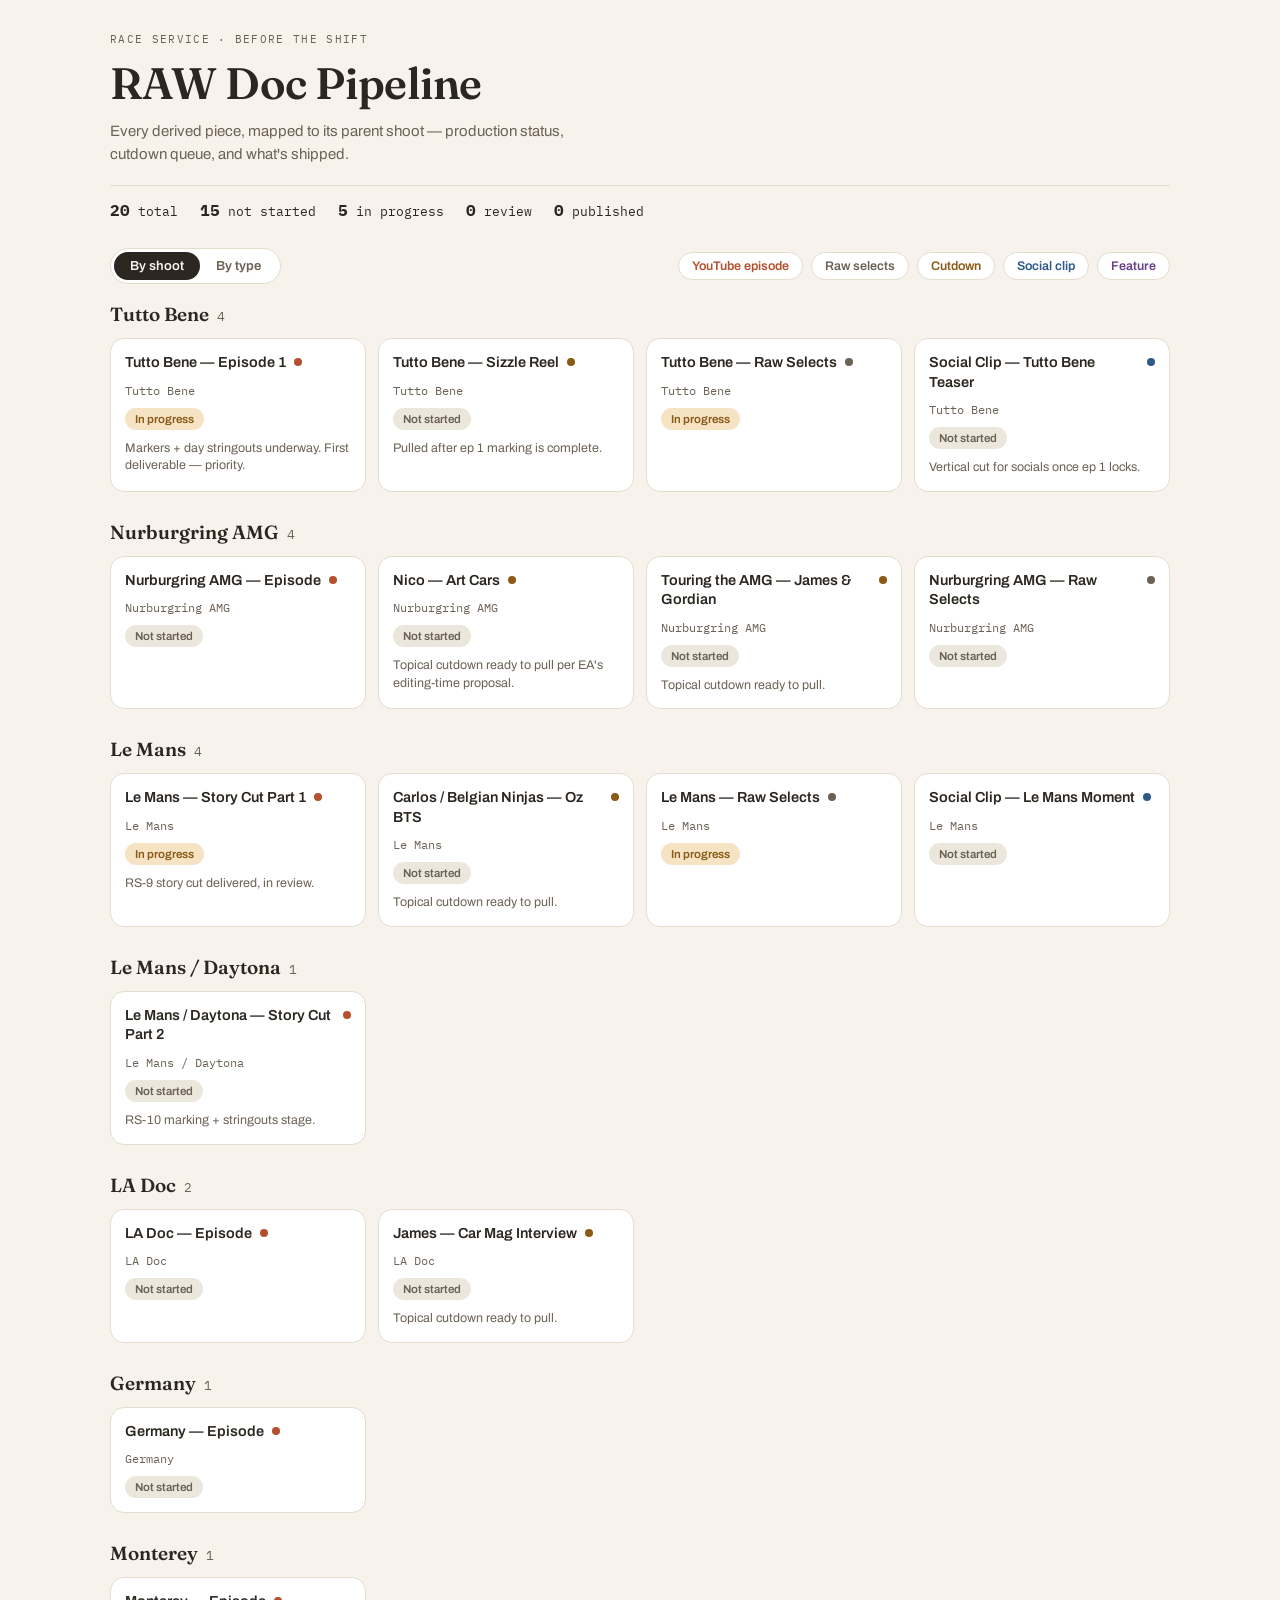
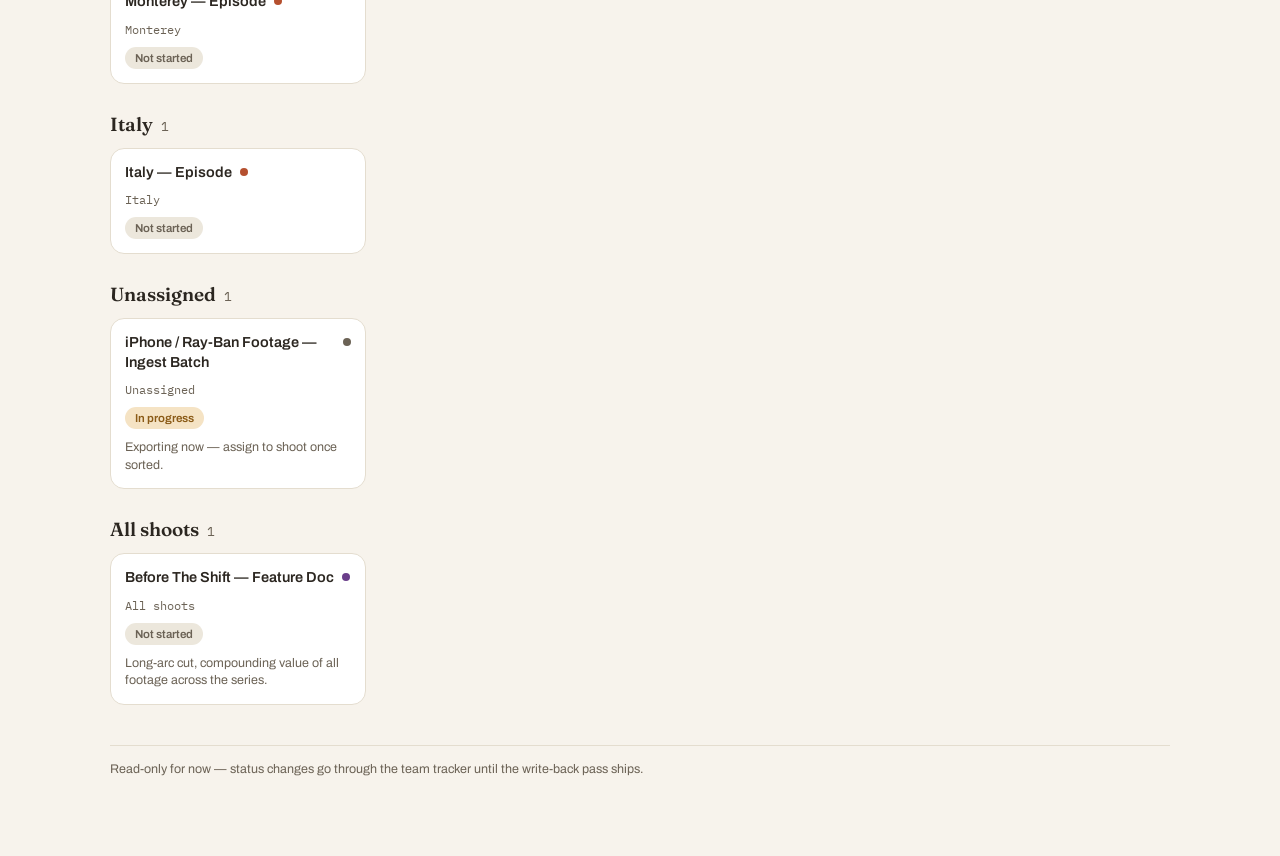
==== index.html @ aea8f858 "Initial RAW Doc pipeline site — static board reading from data/pieces.json" ====
<!doctype html>
<html lang="en">
<head>
<meta charset="utf-8">
<meta name="viewport" content="width=device-width, initial-scale=1">
<title>RAW Doc — Pipeline</title>
<meta name="description" content="Before The Shift / RAW Doc content pipeline — production, cutdowns, and release tracking.">
<link rel="preconnect" href="https://fonts.googleapis.com">
<link rel="preconnect" href="https://fonts.gstatic.com" crossorigin>
<link href="https://fonts.googleapis.com/css2?family=Fraunces:opsz,wght@9..144,400;9..144,600;9..144,700&family=Archivo:wght@400;500;600;700&family=IBM+Plex+Mono:wght@400;500&display=swap" rel="stylesheet">
<link rel="stylesheet" href="styles.css">
</head>
<body>
<div class="wrap">
  <header class="page">
    <div class="eyebrow">RACE SERVICE · BEFORE THE SHIFT</div>
    <h1>RAW Doc Pipeline</h1>
    <p class="sub">Every derived piece, mapped to its parent shoot — production status, cutdown queue, and what's shipped.</p>
    <div class="stats" id="stats"></div>
  </header>

  <div class="controls">
    <div class="seg" id="group-seg" role="tablist" aria-label="Group by">
      <button class="seg-btn is-active" data-group="shoot" role="tab" aria-selected="true">By shoot</button>
      <button class="seg-btn" data-group="type" role="tab" aria-selected="false">By type</button>
    </div>
    <div class="filters" id="filters"></div>
  </div>

  <main class="board" id="board"></main>

  <footer class="page-footer">
    <span>Read-only for now — status changes go through the team tracker until the write-back pass ships.</span>
  </footer>
</div>

<dialog id="card-dialog">
  <div class="dialog-inner" id="dialog-inner"></div>
</dialog>

<script src="app.js"></script>
</body>
</html>
---- styles.css ----
:root{
  --bg: #F7F3EC;
  --bg-card: #FFFFFF;
  --ink: #2B2620;
  --ink-soft: #6B6255;
  --line: #E4DDCF;
  --accent: #B5502F;
  --mono: #635C4E;

  --st-not-fg: #6B6255; --st-not-bg: #ECE7DC;
  --st-prog-fg: #8A5A16; --st-prog-bg: #F5E3C4;
  --st-rev-fg: #2E5A8A;  --st-rev-bg: #DCE9F5;
  --st-pub-fg: #2E6B3E;  --st-pub-bg: #DCEFE0;

  --ty-youtube: #B5502F;
  --ty-raw: #6B6255;
  --ty-cutdown: #8A5A16;
  --ty-clip: #2E5A8A;
  --ty-feature: #6A3E8A;
}

@media (prefers-color-scheme: dark){
  :root:not([data-theme="light"]){
    --bg: #1C1915;
    --bg-card: #262219;
    --ink: #F1ECE1;
    --ink-soft: #B3AA98;
    --line: #3A342A;
  }
}
:root[data-theme="dark"]{
  --bg: #1C1915;
  --bg-card: #262219;
  --ink: #F1ECE1;
  --ink-soft: #B3AA98;
  --line: #3A342A;
}

*{box-sizing:border-box;}
html,body{margin:0;padding:0;}
body{
  background:var(--bg);
  color:var(--ink);
  font-family:"Archivo",system-ui,sans-serif;
  -webkit-font-smoothing:antialiased;
}
.wrap{max-width:1100px;margin:0 auto;padding:32px 20px 80px;}

.eyebrow{
  font-family:"IBM Plex Mono",monospace;
  font-size:11px; letter-spacing:.12em; text-transform:uppercase;
  color:var(--ink-soft); margin-bottom:10px;
}
h1{
  font-family:"Fraunces",serif;
  font-weight:600;
  font-size:clamp(28px,5vw,44px);
  margin:0 0 10px;
  letter-spacing:-0.01em;
}
.sub{
  color:var(--ink-soft);
  font-size:15px;
  max-width:56ch;
  line-height:1.5;
  margin:0 0 20px;
}
.stats{
  display:flex; gap:22px; flex-wrap:wrap;
  font-family:"IBM Plex Mono",monospace;
  font-size:13px;
  padding-top:14px;
  border-top:1px solid var(--line);
}
.stats b{ font-size:16px; }

.controls{
  display:flex; align-items:center; justify-content:space-between;
  flex-wrap:wrap; gap:12px;
  margin:28px 0 18px;
}
.seg{
  display:inline-flex; background:var(--bg-card); border:1px solid var(--line);
  border-radius:999px; padding:3px;
}
.seg-btn{
  font-family:"Archivo",sans-serif; font-weight:600; font-size:13px;
  border:none; background:transparent; color:var(--ink-soft);
  padding:7px 16px; border-radius:999px; cursor:pointer;
}
.seg-btn.is-active{ background:var(--ink); color:var(--bg); }

.filters{ display:flex; gap:8px; flex-wrap:wrap; }
.chip{
  font-family:"Archivo",sans-serif; font-weight:600; font-size:12.5px;
  border:1px solid var(--line); background:var(--bg-card); color:var(--ink-soft);
  padding:6px 13px; border-radius:999px; cursor:pointer;
}
.chip.is-active{ border-color:currentColor; }

.board{ display:flex; flex-direction:column; gap:28px; }
.group{ }
.group-title{
  font-family:"Fraunces",serif; font-weight:600; font-size:19px;
  margin:0 0 12px;
}
.group-count{
  font-family:"IBM Plex Mono",monospace; font-weight:400; font-size:13px;
  color:var(--ink-soft); margin-left:8px;
}
.cards{
  display:grid; grid-template-columns:repeat(auto-fill,minmax(230px,1fr));
  gap:12px;
}
.card{
  background:var(--bg-card); border:1px solid var(--line); border-radius:14px;
  padding:14px; cursor:pointer; text-align:left;
  display:flex; flex-direction:column; gap:10px;
  font-family:inherit; color:inherit;
}
.card:hover{ border-color:var(--accent); }
.card-top{ display:flex; align-items:flex-start; justify-content:space-between; gap:8px; }
.card-title{ font-weight:600; font-size:14.5px; line-height:1.35; }
.type-dot{
  width:8px; height:8px; border-radius:50%; flex:0 0 auto; margin-top:5px;
}
.card-meta{
  font-family:"IBM Plex Mono",monospace; font-size:11.5px; color:var(--ink-soft);
}
.status-pill{
  display:inline-block; font-size:11.5px; font-weight:600;
  padding:5px 10px; border-radius:999px; width:fit-content;
}
.card-notes{ font-size:12.5px; color:var(--ink-soft); line-height:1.4; }

.page-footer{
  margin-top:40px; padding-top:16px; border-top:1px solid var(--line);
  font-size:12.5px; color:var(--ink-soft);
}

dialog#card-dialog{
  border:none; border-radius:16px; padding:0; width:min(480px,92vw);
  background:var(--bg-card); color:var(--ink);
}
dialog#card-dialog::backdrop{ background:rgba(20,16,10,.45); }
.dialog-inner{ padding:22px; }
.dialog-inner h2{ font-family:"Fraunces",serif; margin:0 0 6px; font-size:20px; }
.dialog-close{
  float:right; border:none; background:transparent; font-size:20px; cursor:pointer;
  color:var(--ink-soft);
}
.dialog-field{ margin-top:14px; }
.dialog-label{
  font-family:"IBM Plex Mono",monospace; font-size:11px; text-transform:uppercase;
  letter-spacing:.08em; color:var(--ink-soft); margin-bottom:4px;
}
.dialog-link{ color:var(--accent); font-weight:600; text-decoration:none; }
.dialog-link:hover{ text-decoration:underline; }
.frame-embed{
  width:100%; aspect-ratio:16/9; border:1px solid var(--line); border-radius:10px;
  margin-top:8px; background:#000;
}
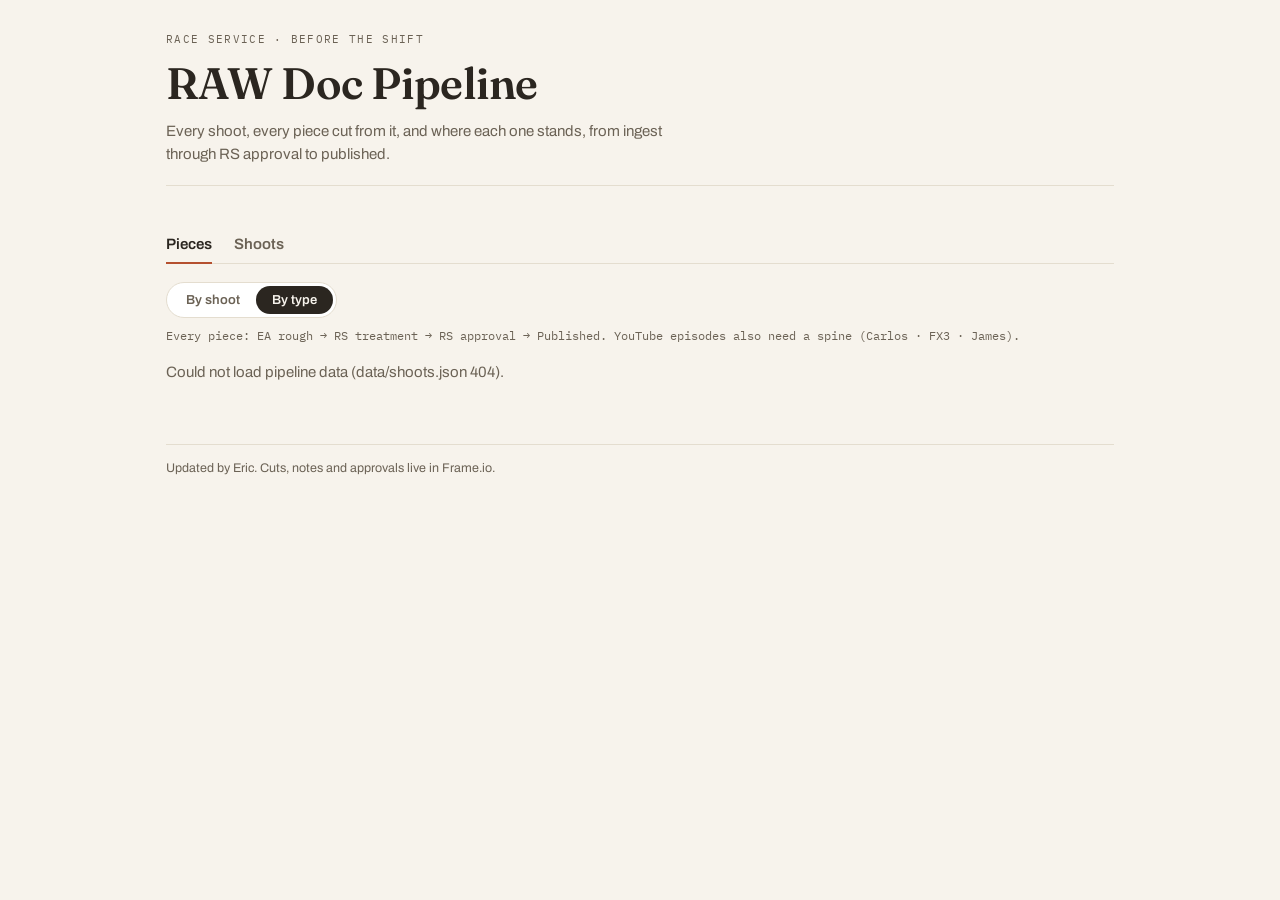
==== commit eced4983: "Board: Pieces tab + Shoots tab" ====
--- a/index.html
+++ b/index.html
@@ -3,8 +3,9 @@
 <head>
 <meta charset="utf-8">
 <meta name="viewport" content="width=device-width, initial-scale=1">
-<title>RAW Doc — Pipeline</title>
-<meta name="description" content="Before The Shift / RAW Doc content pipeline — production, cutdowns, and release tracking.">
+<title>RAW Doc Pipeline</title>
+<meta name="description" content="Before The Shift / RAW Doc: every shoot, every piece cut from it, and where each one stands.">
+<meta name="robots" content="noindex, nofollow">
 <link rel="preconnect" href="https://fonts.googleapis.com">
 <link rel="preconnect" href="https://fonts.gstatic.com" crossorigin>
 <link href="https://fonts.googleapis.com/css2?family=Fraunces:opsz,wght@9..144,400;9..144,600;9..144,700&family=Archivo:wght@400;500;600;700&family=IBM+Plex+Mono:wght@400;500&display=swap" rel="stylesheet">
@@ -15,22 +16,37 @@
   <header class="page">
     <div class="eyebrow">RACE SERVICE · BEFORE THE SHIFT</div>
     <h1>RAW Doc Pipeline</h1>
-    <p class="sub">Every derived piece, mapped to its parent shoot — production status, cutdown queue, and what's shipped.</p>
+    <p class="sub">Every shoot, every piece cut from it, and where each one stands, from ingest through RS approval to published.</p>
     <div class="stats" id="stats"></div>
   </header>
 
-  <div class="controls">
+  <nav class="tabs" id="tabs" role="tablist" aria-label="Board">
+    <button class="tab is-active" data-tab="pieces" role="tab" aria-selected="true">Pieces</button>
+    <button class="tab" data-tab="shoots" role="tab" aria-selected="false">Shoots</button>
+  </nav>
+
+  <div class="controls" id="piece-controls">
     <div class="seg" id="group-seg" role="tablist" aria-label="Group by">
-      <button class="seg-btn is-active" data-group="shoot" role="tab" aria-selected="true">By shoot</button>
-      <button class="seg-btn" data-group="type" role="tab" aria-selected="false">By type</button>
+      <button class="seg-btn" data-group="shoot" role="tab" aria-selected="false">By shoot</button>
+      <button class="seg-btn is-active" data-group="type" role="tab" aria-selected="true">By type</button>
     </div>
     <div class="filters" id="filters"></div>
+  </div>
+
+  <div class="legend" id="legend-pieces">
+    <span class="legend-chain">Every piece: EA rough → RS treatment → RS approval → Published. YouTube episodes also need a spine (Carlos · FX3 · James).</span>
+  </div>
+  <div class="legend" id="legend-shoots" hidden>
+    <span><i class="dot st-done"></i>Done</span>
+    <span><i class="dot st-prog"></i>In progress</span>
+    <span><i class="dot st-none"></i>Not started</span>
+    <span><i class="dot st-issue"></i>Issue</span>
   </div>
 
   <main class="board" id="board"></main>
 
   <footer class="page-footer">
-    <span>Read-only for now — status changes go through the team tracker until the write-back pass ships.</span>
+    <span>Updated by Eric. Cuts, notes and approvals live in Frame.io.</span>
   </footer>
 </div>
 
--- a/styles.css
+++ b/styles.css
@@ -1,162 +1,125 @@
 :root{
   --bg: #F7F3EC;
   --bg-card: #FFFFFF;
+  --bg-sunk: #F1ECE2;
   --ink: #2B2620;
   --ink-soft: #6B6255;
   --line: #E4DDCF;
   --accent: #B5502F;
-  --mono: #635C4E;
 
-  --st-not-fg: #6B6255; --st-not-bg: #ECE7DC;
-  --st-prog-fg: #8A5A16; --st-prog-bg: #F5E3C4;
-  --st-rev-fg: #2E5A8A;  --st-rev-bg: #DCE9F5;
-  --st-pub-fg: #2E6B3E;  --st-pub-bg: #DCEFE0;
+  --done-fg: #2E6B3E; --done-bg: #DCEFE0;
+  --prog-fg: #8A5A16; --prog-bg: #F5E3C4;
+  --none-fg: #8A8173; --none-bg: #ECE7DC;
+  --issue-fg: #9A3324; --issue-bg: #F6DAD3;
 
   --ty-youtube: #B5502F;
-  --ty-raw: #6B6255;
   --ty-cutdown: #8A5A16;
   --ty-clip: #2E5A8A;
+  --ty-sizzle: #2E6B3E;
   --ty-feature: #6A3E8A;
 }
-
 @media (prefers-color-scheme: dark){
   :root:not([data-theme="light"]){
-    --bg: #1C1915;
-    --bg-card: #262219;
-    --ink: #F1ECE1;
-    --ink-soft: #B3AA98;
-    --line: #3A342A;
+    --bg: #1C1915; --bg-card: #262219; --bg-sunk: #211E17;
+    --ink: #F1ECE1; --ink-soft: #B3AA98; --line: #3A342A;
+    --done-fg: #8FD1A0; --done-bg: #1F3526;
+    --prog-fg: #E8B870; --prog-bg: #3A2C15;
+    --none-fg: #9A917F; --none-bg: #2E2A22;
+    --issue-fg: #F0A090; --issue-bg: #3D1F19;
   }
 }
 :root[data-theme="dark"]{
-  --bg: #1C1915;
-  --bg-card: #262219;
-  --ink: #F1ECE1;
-  --ink-soft: #B3AA98;
-  --line: #3A342A;
+  --bg: #1C1915; --bg-card: #262219; --bg-sunk: #211E17;
+  --ink: #F1ECE1; --ink-soft: #B3AA98; --line: #3A342A;
+  --done-fg: #8FD1A0; --done-bg: #1F3526;
+  --prog-fg: #E8B870; --prog-bg: #3A2C15;
+  --none-fg: #9A917F; --none-bg: #2E2A22;
+  --issue-fg: #F0A090; --issue-bg: #3D1F19;
 }
 
 *{box-sizing:border-box;}
 html,body{margin:0;padding:0;}
-body{
-  background:var(--bg);
-  color:var(--ink);
-  font-family:"Archivo",system-ui,sans-serif;
-  -webkit-font-smoothing:antialiased;
-}
-.wrap{max-width:1100px;margin:0 auto;padding:32px 20px 80px;}
+body{ background:var(--bg); color:var(--ink); font-family:"Archivo",system-ui,sans-serif; -webkit-font-smoothing:antialiased; }
+.wrap{ max-width:980px; margin:0 auto; padding:32px 16px 80px; }
 
-.eyebrow{
-  font-family:"IBM Plex Mono",monospace;
-  font-size:11px; letter-spacing:.12em; text-transform:uppercase;
-  color:var(--ink-soft); margin-bottom:10px;
-}
-h1{
-  font-family:"Fraunces",serif;
-  font-weight:600;
-  font-size:clamp(28px,5vw,44px);
-  margin:0 0 10px;
-  letter-spacing:-0.01em;
-}
-.sub{
-  color:var(--ink-soft);
-  font-size:15px;
-  max-width:56ch;
-  line-height:1.5;
-  margin:0 0 20px;
-}
-.stats{
-  display:flex; gap:22px; flex-wrap:wrap;
-  font-family:"IBM Plex Mono",monospace;
-  font-size:13px;
-  padding-top:14px;
-  border-top:1px solid var(--line);
-}
-.stats b{ font-size:16px; }
+.eyebrow{ font-family:"IBM Plex Mono",monospace; font-size:11px; letter-spacing:.12em; text-transform:uppercase; color:var(--ink-soft); margin-bottom:10px; }
+h1{ font-family:"Fraunces",serif; font-weight:600; font-size:clamp(28px,5vw,44px); margin:0 0 10px; letter-spacing:-0.01em; }
+.sub{ color:var(--ink-soft); font-size:15px; max-width:60ch; line-height:1.5; margin:0 0 20px; }
+.stats{ display:flex; gap:8px 20px; flex-wrap:wrap; font-family:"IBM Plex Mono",monospace; font-size:12.5px; color:var(--ink-soft); padding-top:14px; border-top:1px solid var(--line); }
+.stats b{ font-size:16px; color:var(--ink); }
 
-.controls{
-  display:flex; align-items:center; justify-content:space-between;
-  flex-wrap:wrap; gap:12px;
-  margin:28px 0 18px;
-}
-.seg{
-  display:inline-flex; background:var(--bg-card); border:1px solid var(--line);
-  border-radius:999px; padding:3px;
-}
-.seg-btn{
-  font-family:"Archivo",sans-serif; font-weight:600; font-size:13px;
-  border:none; background:transparent; color:var(--ink-soft);
-  padding:7px 16px; border-radius:999px; cursor:pointer;
-}
+.tabs{ display:flex; gap:22px; border-bottom:1px solid var(--line); margin:26px 0 0; }
+.tab{ font:600 15px "Archivo",sans-serif; background:none; border:none; color:var(--ink-soft); padding:10px 0; cursor:pointer; border-bottom:2px solid transparent; margin-bottom:-1px; }
+.tab.is-active{ color:var(--ink); border-bottom-color:var(--accent); }
+[hidden]{ display:none !important; }
+.controls{ display:flex; align-items:center; justify-content:space-between; flex-wrap:wrap; gap:12px; margin:18px 0 10px; }
+.seg{ display:inline-flex; background:var(--bg-card); border:1px solid var(--line); border-radius:999px; padding:3px; }
+.seg-btn{ font:600 13px "Archivo",sans-serif; border:none; background:transparent; color:var(--ink-soft); padding:7px 16px; border-radius:999px; cursor:pointer; }
 .seg-btn.is-active{ background:var(--ink); color:var(--bg); }
-
 .filters{ display:flex; gap:8px; flex-wrap:wrap; }
-.chip{
-  font-family:"Archivo",sans-serif; font-weight:600; font-size:12.5px;
-  border:1px solid var(--line); background:var(--bg-card); color:var(--ink-soft);
-  padding:6px 13px; border-radius:999px; cursor:pointer;
-}
+.chip{ font:600 12.5px "Archivo",sans-serif; border:1px solid var(--line); background:var(--bg-card); padding:6px 13px; border-radius:999px; cursor:pointer; }
 .chip.is-active{ border-color:currentColor; }
 
-.board{ display:flex; flex-direction:column; gap:28px; }
+.legend{ display:flex; flex-wrap:wrap; gap:6px 16px; font-size:12px; color:var(--ink-soft); margin-bottom:18px; align-items:center; }
+.legend span{ display:inline-flex; align-items:center; gap:6px; }
+.legend .dot{ width:10px; height:10px; border-radius:3px; display:inline-block; border:1px solid currentColor; }
+.legend-chain{ font-family:"IBM Plex Mono",monospace; font-size:11.5px; }
+
+.st-done{ color:var(--done-fg); background:var(--done-bg); }
+.st-prog{ color:var(--prog-fg); background:var(--prog-bg); }
+.st-none{ color:var(--none-fg); background:var(--none-bg); }
+.st-issue{ color:var(--issue-fg); background:var(--issue-bg); }
+
+.board{ display:flex; flex-direction:column; gap:30px; margin-top:6px; }
 .group{ }
-.group-title{
-  font-family:"Fraunces",serif; font-weight:600; font-size:19px;
-  margin:0 0 12px;
-}
-.group-count{
-  font-family:"IBM Plex Mono",monospace; font-weight:400; font-size:13px;
-  color:var(--ink-soft); margin-left:8px;
-}
-.cards{
-  display:grid; grid-template-columns:repeat(auto-fill,minmax(230px,1fr));
-  gap:12px;
-}
-.card{
-  background:var(--bg-card); border:1px solid var(--line); border-radius:14px;
-  padding:14px; cursor:pointer; text-align:left;
-  display:flex; flex-direction:column; gap:10px;
-  font-family:inherit; color:inherit;
-}
+.group-head{ display:flex; align-items:baseline; justify-content:space-between; flex-wrap:wrap; gap:4px 12px; margin-bottom:10px; }
+.group-title{ font-family:"Fraunces",serif; font-weight:600; font-size:20px; margin:0; }
+.group-count{ font:400 13px "IBM Plex Mono",monospace; color:var(--ink-soft); margin-left:8px; }
+.group-meta{ font-family:"IBM Plex Mono",monospace; font-size:12px; color:var(--ink-soft); }
+.group-notes{ font-size:13.5px; color:var(--ink-soft); line-height:1.45; margin:-2px 0 10px; }
+.group.kind-planned .group-title, .group.kind-planned .group-meta{ opacity:.7; }
+
+.kind{ font:600 10.5px "Archivo",sans-serif; text-transform:uppercase; letter-spacing:.06em; color:var(--ink-soft); border:1px solid var(--line); border-radius:999px; padding:3px 8px; white-space:nowrap; }
+.shoot-card{ cursor:default; }
+.shoot-card:hover{ border-color:var(--line); }
+.shoot-card.kind-planned{ background:transparent; border-style:dashed; }
+.steps{ list-style:none; margin:0; padding:0; display:flex; flex-direction:column; gap:3px; }
+.steps li{ display:flex; justify-content:space-between; gap:8px; font-size:12px; padding:5px 9px; border-radius:7px; }
+.steps li span{ font-weight:600; }
+.steps li em{ font-style:normal; opacity:.85; }
+
+.cards{ display:grid; grid-template-columns:repeat(auto-fill,minmax(230px,1fr)); gap:12px; }
+.card{ background:var(--bg-card); border:1px solid var(--line); border-radius:14px; padding:14px; cursor:pointer; text-align:left;
+  display:flex; flex-direction:column; gap:9px; font-family:inherit; color:inherit; }
 .card:hover{ border-color:var(--accent); }
 .card-top{ display:flex; align-items:flex-start; justify-content:space-between; gap:8px; }
 .card-title{ font-weight:600; font-size:14.5px; line-height:1.35; }
-.type-dot{
-  width:8px; height:8px; border-radius:50%; flex:0 0 auto; margin-top:5px;
-}
-.card-meta{
-  font-family:"IBM Plex Mono",monospace; font-size:11.5px; color:var(--ink-soft);
-}
-.status-pill{
-  display:inline-block; font-size:11.5px; font-weight:600;
-  padding:5px 10px; border-radius:999px; width:fit-content;
-}
+.type-dot{ width:8px; height:8px; border-radius:50%; flex:0 0 auto; margin-top:5px; }
+.card-meta{ font-family:"IBM Plex Mono",monospace; font-size:11.5px; color:var(--ink-soft); }
+.card-status{ display:flex; flex-wrap:wrap; gap:6px; align-items:center; }
+.status-pill{ font-size:11.5px; font-weight:600; padding:4px 10px; border-radius:999px; }
 .card-notes{ font-size:12.5px; color:var(--ink-soft); line-height:1.4; }
+.tag{ font:600 11px "Archivo",sans-serif; padding:3px 8px; border-radius:999px; color:var(--none-fg); background:var(--none-bg); white-space:nowrap; }
+.tag-prog{ color:var(--prog-fg); background:var(--prog-bg); }
+.tag-done{ color:var(--done-fg); background:var(--done-bg); }
+.chain{ display:flex; gap:3px; }
+.chain .seg{ flex:1; height:5px; border-radius:3px; background:var(--none-bg); display:block; }
+.chain .seg.is-done{ background:var(--done-fg); }
+.chain .seg.is-current{ background:var(--prog-fg); }
 
-.page-footer{
-  margin-top:40px; padding-top:16px; border-top:1px solid var(--line);
-  font-size:12.5px; color:var(--ink-soft);
-}
 
-dialog#card-dialog{
-  border:none; border-radius:16px; padding:0; width:min(480px,92vw);
-  background:var(--bg-card); color:var(--ink);
-}
+.page-footer{ margin-top:40px; padding-top:16px; border-top:1px solid var(--line); font-size:12.5px; color:var(--ink-soft); }
+
+dialog#card-dialog{ border:none; border-radius:16px; padding:0; width:min(520px,92vw); background:var(--bg-card); color:var(--ink); }
 dialog#card-dialog::backdrop{ background:rgba(20,16,10,.45); }
 .dialog-inner{ padding:22px; }
-.dialog-inner h2{ font-family:"Fraunces",serif; margin:0 0 6px; font-size:20px; }
-.dialog-close{
-  float:right; border:none; background:transparent; font-size:20px; cursor:pointer;
-  color:var(--ink-soft);
-}
-.dialog-field{ margin-top:14px; }
-.dialog-label{
-  font-family:"IBM Plex Mono",monospace; font-size:11px; text-transform:uppercase;
-  letter-spacing:.08em; color:var(--ink-soft); margin-bottom:4px;
-}
-.dialog-link{ color:var(--accent); font-weight:600; text-decoration:none; }
+.dialog-inner h2{ font-family:"Fraunces",serif; margin:4px 0 4px; font-size:22px; }
+.dialog-crumb{ font-family:"IBM Plex Mono",monospace; font-size:11.5px; color:var(--ink-soft); }
+.dialog-close{ float:right; border:none; background:transparent; font-size:22px; line-height:1; cursor:pointer; color:var(--ink-soft); }
+.dialog-field{ margin-top:14px; font-size:14px; line-height:1.45; }
+.dialog-label{ font-family:"IBM Plex Mono",monospace; font-size:11px; text-transform:uppercase; letter-spacing:.08em; color:var(--ink-soft); margin-bottom:4px; }
+.chain-list{ list-style:none; padding:0; margin:0; display:flex; flex-wrap:wrap; gap:6px; }
+.chain-list li{ font:600 12px "Archivo",sans-serif; padding:5px 10px; border-radius:8px; }
+.dialog-link{ color:var(--accent); font-weight:600; text-decoration:none; display:inline-block; margin-top:6px; }
 .dialog-link:hover{ text-decoration:underline; }
-.frame-embed{
-  width:100%; aspect-ratio:16/9; border:1px solid var(--line); border-radius:10px;
-  margin-top:8px; background:#000;
-}
+.frame-embed{ width:100%; aspect-ratio:16/9; border:1px solid var(--line); border-radius:10px; background:#000; }
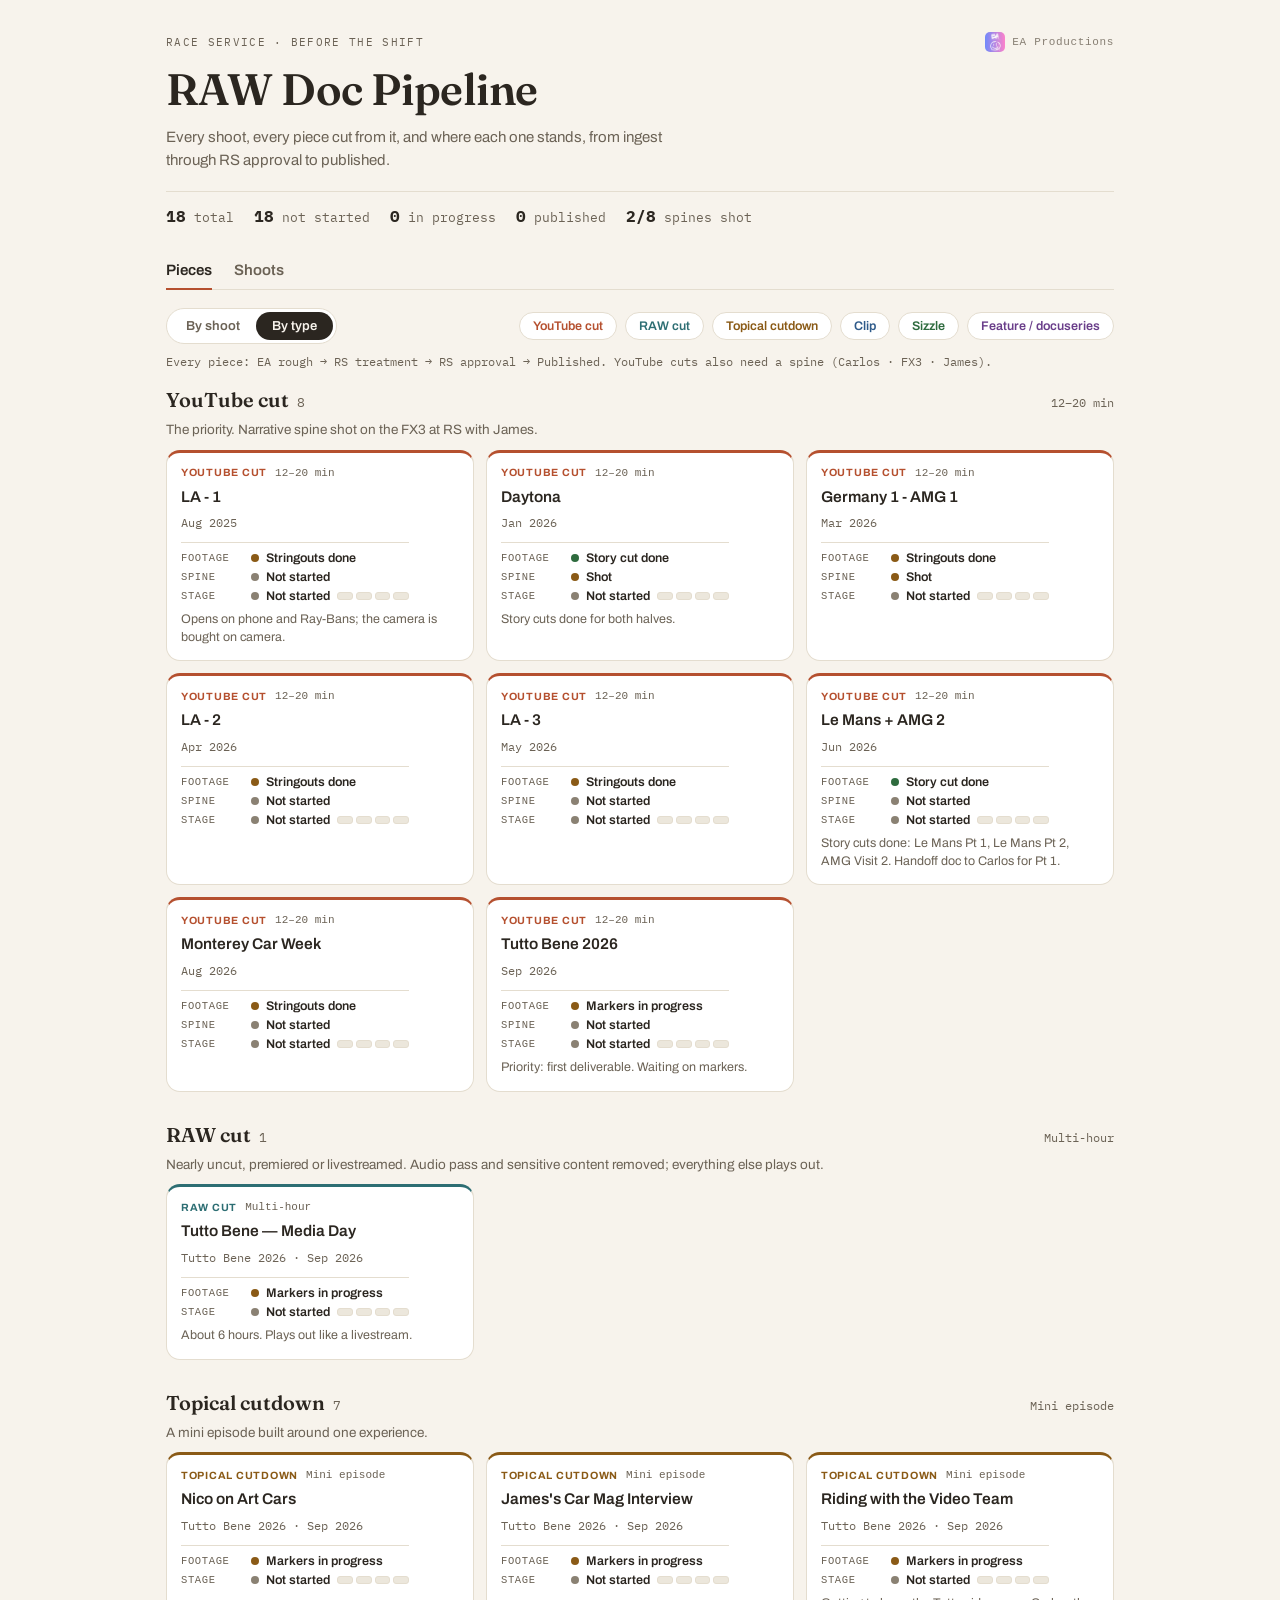
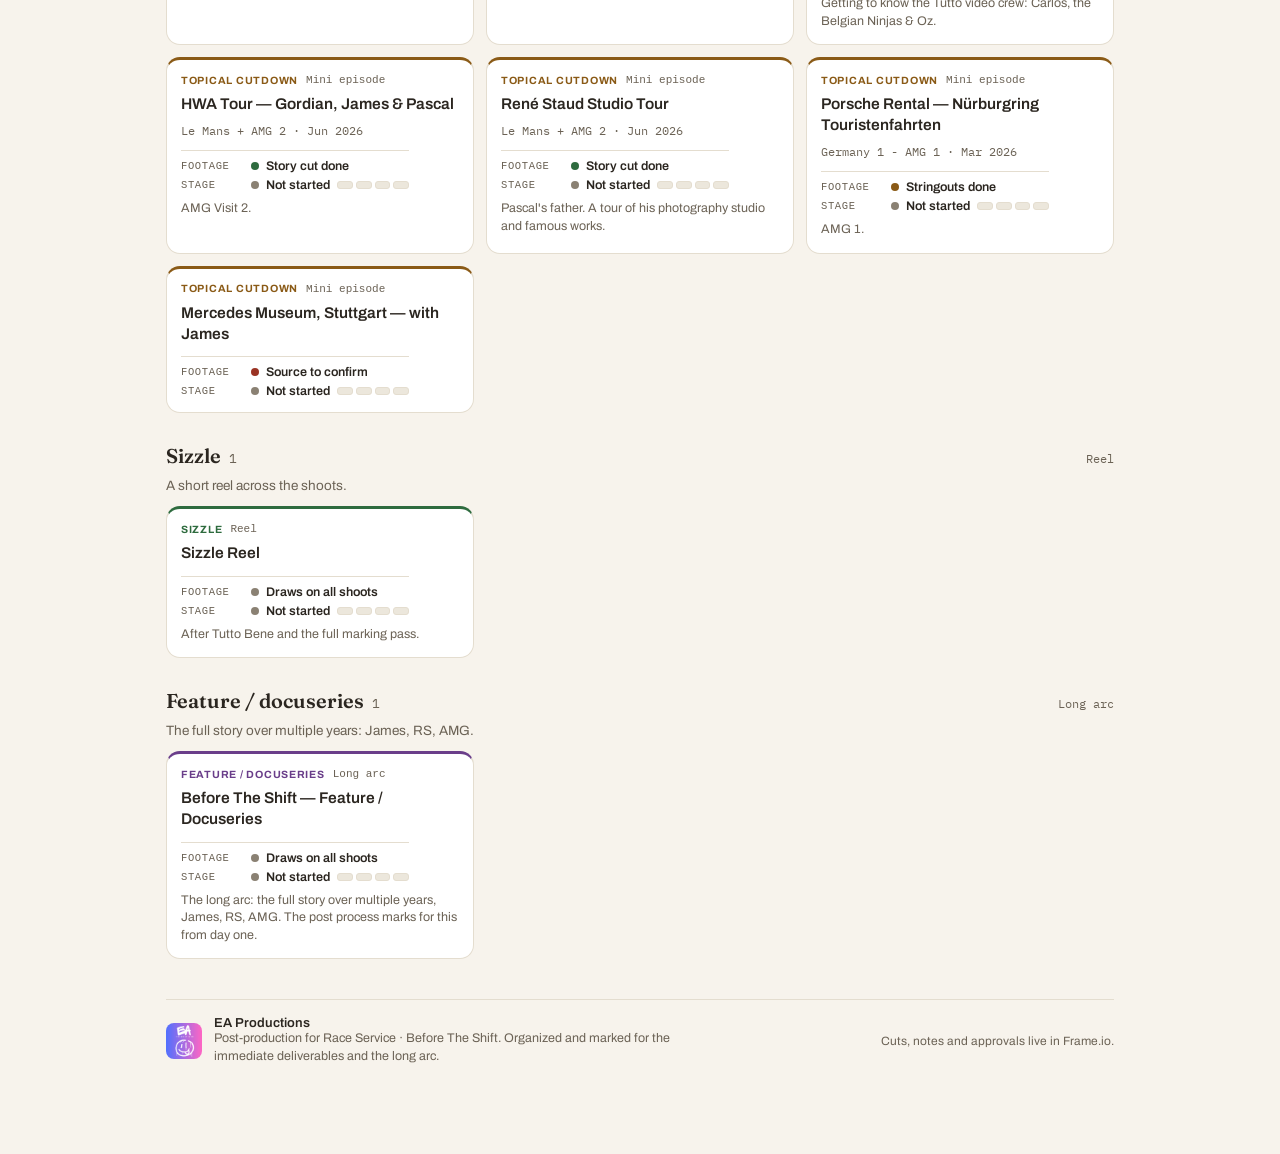
==== commit 35945540: "Content types from the approved plan, clearer piece cards, EA Productions mark Co-Authored-By: Claud" ====
--- a/index.html
+++ b/index.html
@@ -3,18 +3,19 @@
 <head>
 <meta charset="utf-8">
 <meta name="viewport" content="width=device-width, initial-scale=1">
-<title>RAW Doc Pipeline</title>
+<title>RAW Doc Pipeline · EA Productions</title>
 <meta name="description" content="Before The Shift / RAW Doc: every shoot, every piece cut from it, and where each one stands.">
 <meta name="robots" content="noindex, nofollow">
 <link rel="preconnect" href="https://fonts.googleapis.com">
 <link rel="preconnect" href="https://fonts.gstatic.com" crossorigin>
 <link href="https://fonts.googleapis.com/css2?family=Fraunces:opsz,wght@9..144,400;9..144,600;9..144,700&family=Archivo:wght@400;500;600;700&family=IBM+Plex+Mono:wght@400;500&display=swap" rel="stylesheet">
+<link rel="icon" href="assets/ea-productions.png">
 <link rel="stylesheet" href="styles.css">
 </head>
 <body>
 <div class="wrap">
   <header class="page">
-    <div class="eyebrow">RACE SERVICE · BEFORE THE SHIFT</div>
+    <div class="eyebrow-row"><div class="eyebrow">RACE SERVICE · BEFORE THE SHIFT</div><div class="maker"><img src="assets/ea-productions.png" alt="" width="20" height="20">EA Productions</div></div>
     <h1>RAW Doc Pipeline</h1>
     <p class="sub">Every shoot, every piece cut from it, and where each one stands, from ingest through RS approval to published.</p>
     <div class="stats" id="stats"></div>
@@ -34,7 +35,7 @@
   </div>
 
   <div class="legend" id="legend-pieces">
-    <span class="legend-chain">Every piece: EA rough → RS treatment → RS approval → Published. YouTube episodes also need a spine (Carlos · FX3 · James).</span>
+    <span class="legend-chain">Every piece: EA rough → RS treatment → RS approval → Published. YouTube cuts also need a spine (Carlos · FX3 · James).</span>
   </div>
   <div class="legend" id="legend-shoots" hidden>
     <span><i class="dot st-done"></i>Done</span>
@@ -46,7 +47,7 @@
   <main class="board" id="board"></main>
 
   <footer class="page-footer">
-    <span>Updated by Eric. Cuts, notes and approvals live in Frame.io.</span>
+    <div class="footer-maker"><img src="assets/ea-productions.png" alt="EA Productions" width="36" height="36"><div><b>EA Productions</b><span>Post-production for Race Service · Before The Shift. Organized and marked for the immediate deliverables and the long arc.</span></div></div><span class="footer-note">Cuts, notes and approvals live in Frame.io.</span>
   </footer>
 </div>
 
--- a/styles.css
+++ b/styles.css
@@ -17,6 +17,7 @@
   --ty-clip: #2E5A8A;
   --ty-sizzle: #2E6B3E;
   --ty-feature: #6A3E8A;
+  --ty-raw: #2D6E73;
 }
 @media (prefers-color-scheme: dark){
   :root:not([data-theme="light"]){
@@ -26,9 +27,11 @@
     --prog-fg: #E8B870; --prog-bg: #3A2C15;
     --none-fg: #9A917F; --none-bg: #2E2A22;
     --issue-fg: #F0A090; --issue-bg: #3D1F19;
+    --ty-youtube: #E0835F; --ty-cutdown: #D9A54E; --ty-clip: #7FA8D9; --ty-sizzle: #7CC08E; --ty-feature: #B391D6; --ty-raw: #6FB8BD;
   }
 }
 :root[data-theme="dark"]{
+--ty-youtube: #E0835F; --ty-cutdown: #D9A54E; --ty-clip: #7FA8D9; --ty-sizzle: #7CC08E; --ty-feature: #B391D6; --ty-raw: #6FB8BD;
   --bg: #1C1915; --bg-card: #262219; --bg-sunk: #211E17;
   --ink: #F1ECE1; --ink-soft: #B3AA98; --line: #3A342A;
   --done-fg: #8FD1A0; --done-bg: #1F3526;
@@ -123,3 +126,33 @@
 .dialog-link{ color:var(--accent); font-weight:600; text-decoration:none; display:inline-block; margin-top:6px; }
 .dialog-link:hover{ text-decoration:underline; }
 .frame-embed{ width:100%; aspect-ratio:16/9; border:1px solid var(--line); border-radius:10px; background:#000; }
+
+/* ---- EA Productions mark ---- */
+.eyebrow-row{ display:flex; justify-content:space-between; align-items:center; gap:12px; margin-bottom:10px; }
+.eyebrow-row .eyebrow{ margin:0; }
+.maker{ display:flex; align-items:center; gap:7px; font:500 11px "IBM Plex Mono",monospace; letter-spacing:.06em; color:var(--ink-soft); opacity:.8; }
+.maker img{ border-radius:5px; display:block; }
+.page-footer{ display:flex; flex-wrap:wrap; justify-content:space-between; align-items:center; gap:14px; }
+.footer-maker{ display:flex; align-items:center; gap:12px; max-width:560px; }
+.footer-maker img{ border-radius:8px; flex:0 0 auto; display:block; }
+.footer-maker b{ display:block; color:var(--ink); font-weight:600; font-size:13px; }
+.footer-maker span{ display:block; line-height:1.4; }
+.footer-note{ font-size:12px; }
+
+/* ---- piece cards ---- */
+.piece-card{ gap:8px; border-top:3px solid var(--c); }
+.card-head{ display:flex; justify-content:space-between; align-items:center; gap:8px; }
+.type-tag{ font:700 10.5px "Archivo",sans-serif; text-transform:uppercase; letter-spacing:.07em; color:var(--c); }
+.spec{ font:500 11px "IBM Plex Mono",monospace; color:var(--ink-soft); }
+.piece-card .card-title{ font-size:15.5px; }
+.facts{ margin:4px 0 0; padding:8px 0 0; border-top:1px solid var(--line); display:flex; flex-direction:column; gap:5px; }
+.fact{ display:grid; grid-template-columns:62px 1fr; align-items:center; gap:8px; font-size:12.5px; }
+.fact dt{ font:500 10.5px "IBM Plex Mono",monospace; text-transform:uppercase; letter-spacing:.06em; color:var(--ink-soft); }
+.fact dd{ margin:0; display:flex; align-items:center; gap:7px; font-weight:600; }
+.fact .dot{ width:8px; height:8px; border-radius:50%; flex:0 0 auto; background:currentColor; }
+.fact .dot.st-done{ color:var(--done-fg); } .fact .dot.st-prog{ color:var(--prog-fg); }
+.fact .dot.st-none{ color:var(--none-fg); } .fact .dot.st-issue{ color:var(--issue-fg); }
+.fact .dot{ background:currentColor !important; }
+.fact .chain{ margin-left:auto; width:72px; }
+.card-link{ font-size:12px; font-weight:600; color:var(--accent); }
+.dialog-desc{ font-size:13px; color:var(--ink-soft); margin:8px 0 0; line-height:1.45; }
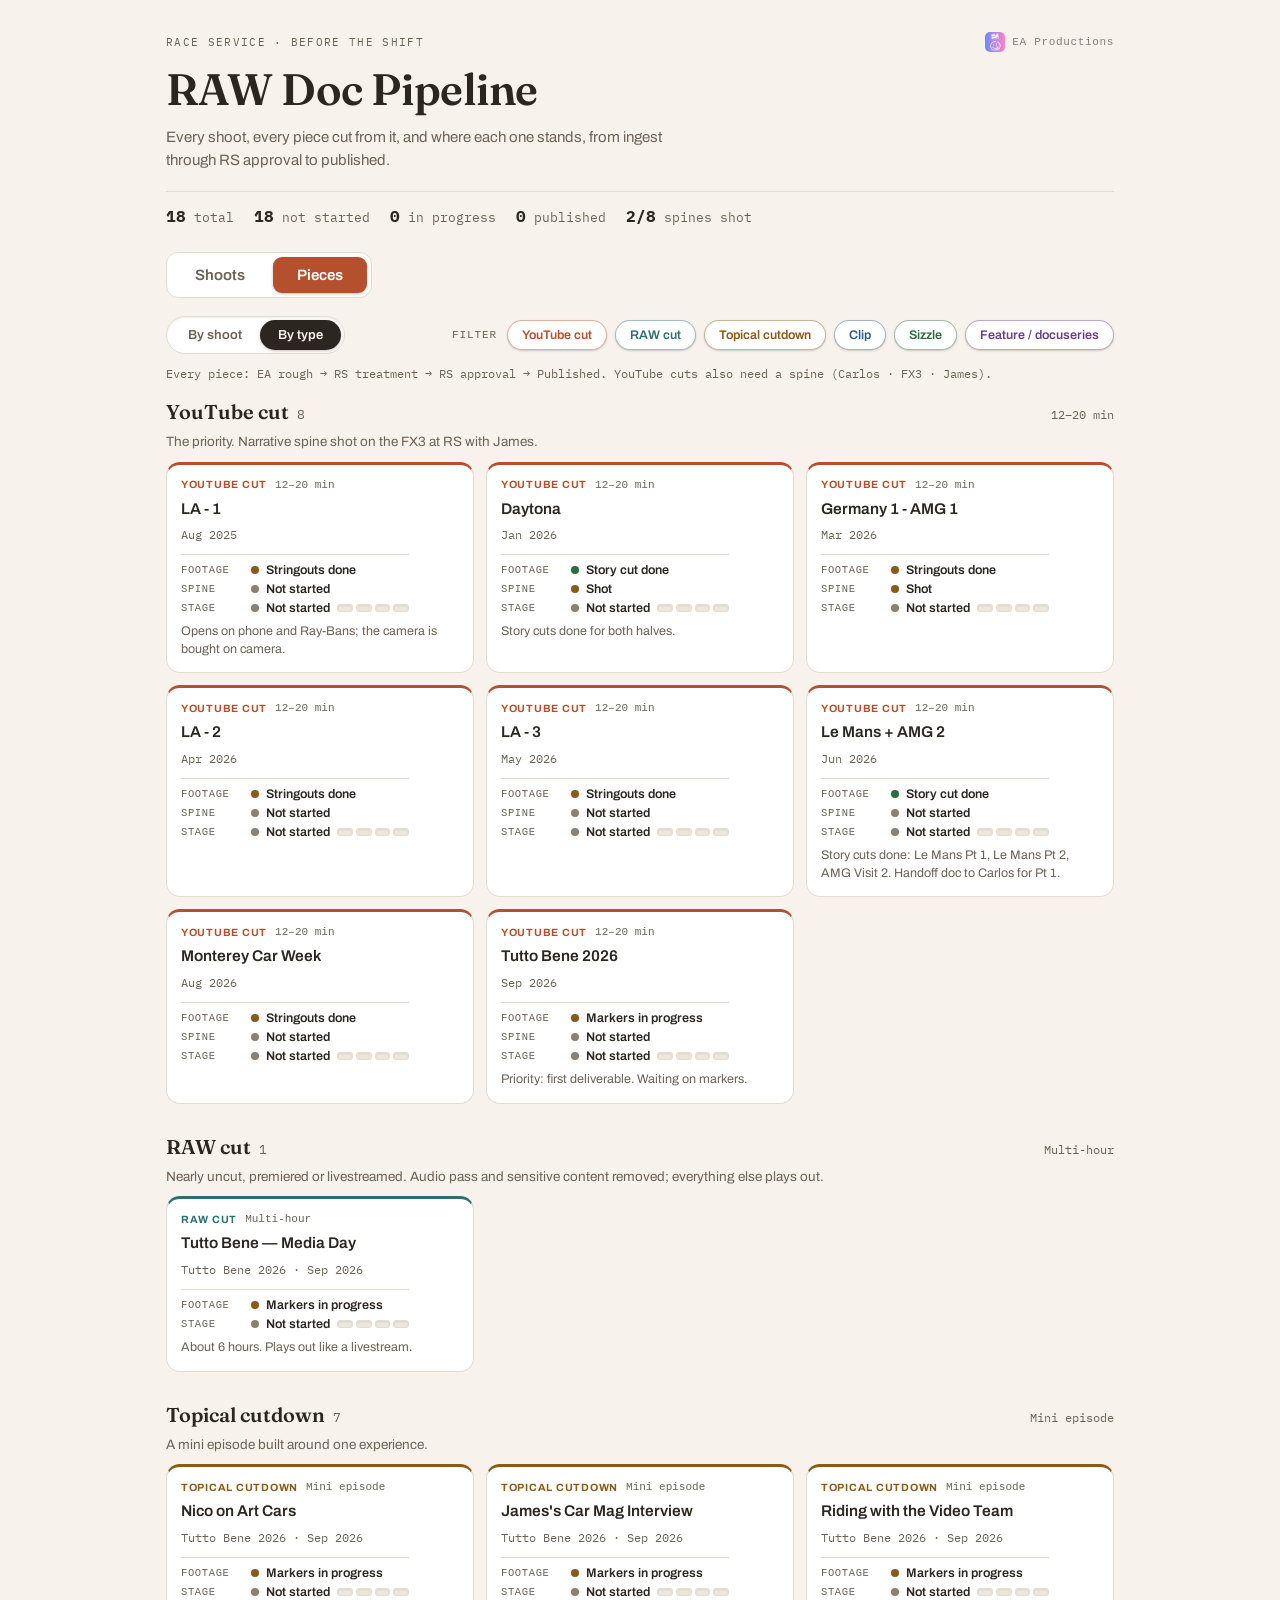
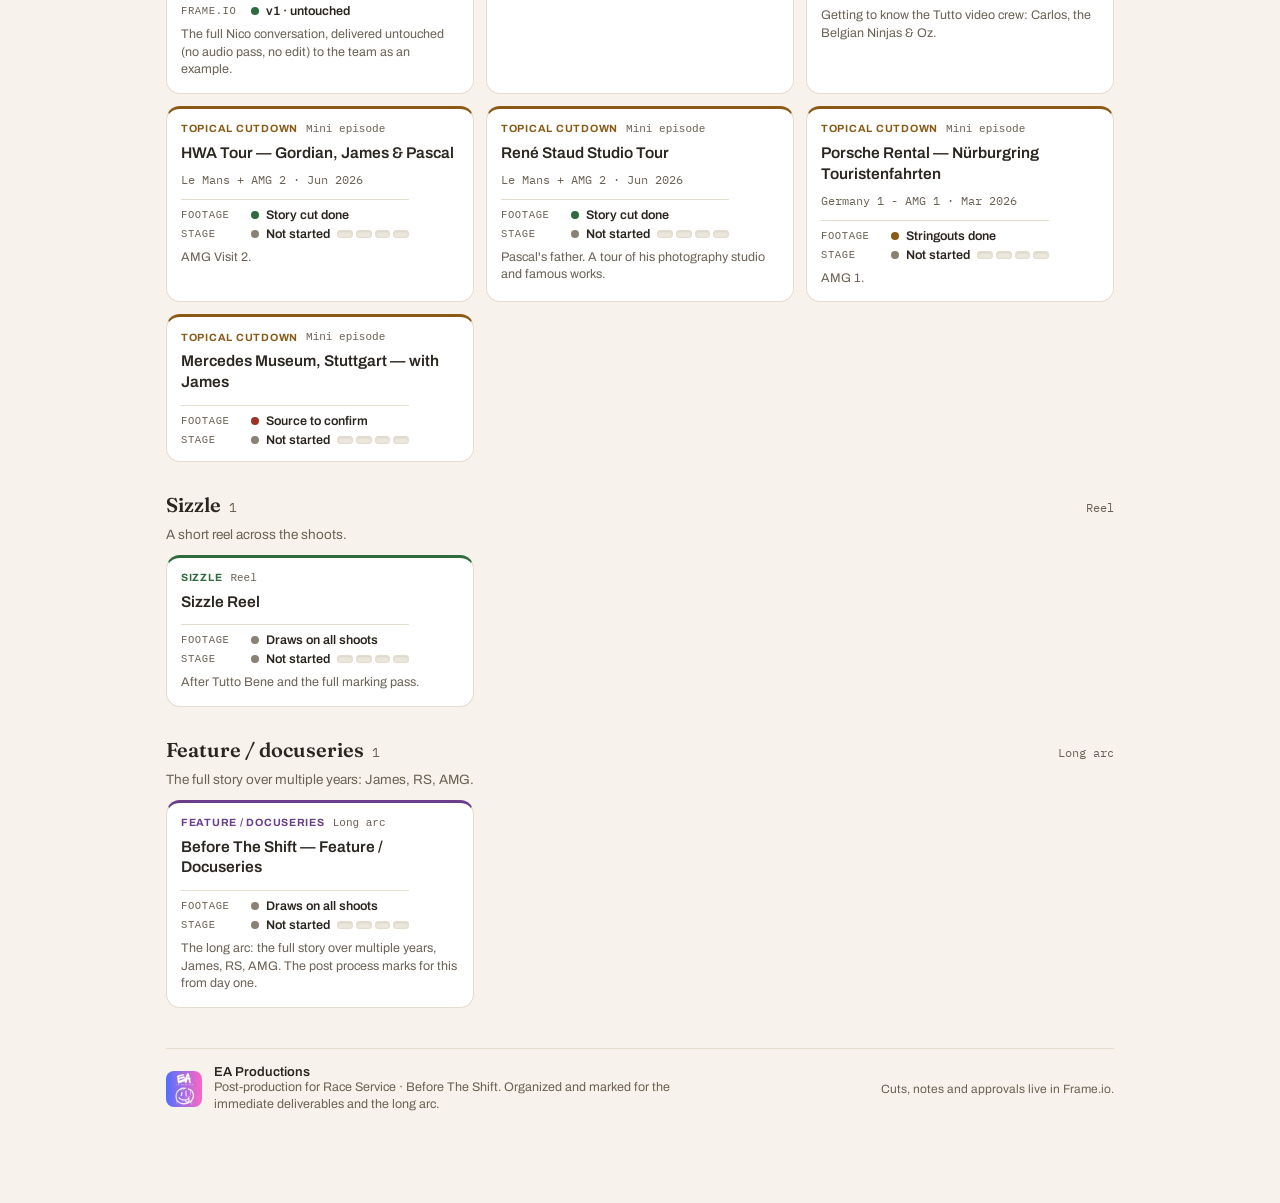
==== commit 9a93fda3: "Shoots tab first; clearer tabs, grouping toggle and filter buttons; legend reads as a key Co-Authore" ====
--- a/index.html
+++ b/index.html
@@ -22,8 +22,8 @@
   </header>
 
   <nav class="tabs" id="tabs" role="tablist" aria-label="Board">
+    <button class="tab" data-tab="shoots" role="tab" aria-selected="false">Shoots</button>
     <button class="tab is-active" data-tab="pieces" role="tab" aria-selected="true">Pieces</button>
-    <button class="tab" data-tab="shoots" role="tab" aria-selected="false">Shoots</button>
   </nav>
 
   <div class="controls" id="piece-controls">
@@ -31,13 +31,14 @@
       <button class="seg-btn" data-group="shoot" role="tab" aria-selected="false">By shoot</button>
       <button class="seg-btn is-active" data-group="type" role="tab" aria-selected="true">By type</button>
     </div>
-    <div class="filters" id="filters"></div>
+    <div class="filter-row"><span class="filter-label">Filter</span><div class="filters" id="filters"></div></div>
   </div>
 
   <div class="legend" id="legend-pieces">
     <span class="legend-chain">Every piece: EA rough → RS treatment → RS approval → Published. YouTube cuts also need a spine (Carlos · FX3 · James).</span>
   </div>
   <div class="legend" id="legend-shoots" hidden>
+    <span class="legend-key">Key</span>
     <span><i class="dot st-done"></i>Done</span>
     <span><i class="dot st-prog"></i>In progress</span>
     <span><i class="dot st-none"></i>Not started</span>
--- a/styles.css
+++ b/styles.css
@@ -51,17 +51,12 @@
 .stats{ display:flex; gap:8px 20px; flex-wrap:wrap; font-family:"IBM Plex Mono",monospace; font-size:12.5px; color:var(--ink-soft); padding-top:14px; border-top:1px solid var(--line); }
 .stats b{ font-size:16px; color:var(--ink); }
 
-.tabs{ display:flex; gap:22px; border-bottom:1px solid var(--line); margin:26px 0 0; }
-.tab{ font:600 15px "Archivo",sans-serif; background:none; border:none; color:var(--ink-soft); padding:10px 0; cursor:pointer; border-bottom:2px solid transparent; margin-bottom:-1px; }
-.tab.is-active{ color:var(--ink); border-bottom-color:var(--accent); }
 [hidden]{ display:none !important; }
 .controls{ display:flex; align-items:center; justify-content:space-between; flex-wrap:wrap; gap:12px; margin:18px 0 10px; }
 .seg{ display:inline-flex; background:var(--bg-card); border:1px solid var(--line); border-radius:999px; padding:3px; }
 .seg-btn{ font:600 13px "Archivo",sans-serif; border:none; background:transparent; color:var(--ink-soft); padding:7px 16px; border-radius:999px; cursor:pointer; }
 .seg-btn.is-active{ background:var(--ink); color:var(--bg); }
 .filters{ display:flex; gap:8px; flex-wrap:wrap; }
-.chip{ font:600 12.5px "Archivo",sans-serif; border:1px solid var(--line); background:var(--bg-card); padding:6px 13px; border-radius:999px; cursor:pointer; }
-.chip.is-active{ border-color:currentColor; }
 
 .legend{ display:flex; flex-wrap:wrap; gap:6px 16px; font-size:12px; color:var(--ink-soft); margin-bottom:18px; align-items:center; }
 .legend span{ display:inline-flex; align-items:center; gap:6px; }
@@ -156,3 +151,32 @@
 .fact .chain{ margin-left:auto; width:72px; }
 .card-link{ font-size:12px; font-weight:600; color:var(--accent); }
 .dialog-desc{ font-size:13px; color:var(--ink-soft); margin:8px 0 0; line-height:1.45; }
+
+/* ---- clearer buttons ---- */
+.tabs{ display:inline-flex; gap:4px; border:1px solid var(--line); border-radius:12px; padding:4px; background:var(--bg-card); margin:26px 0 0; border-bottom:1px solid var(--line); }
+.tab{ font:600 15px "Archivo",sans-serif; color:var(--ink-soft); background:transparent; border:none; border-radius:9px; padding:10px 24px; margin:0; cursor:pointer; transition:background .15s, color .15s; }
+.tab:hover{ background:var(--bg-sunk); color:var(--ink); }
+.tab.is-active{ background:var(--accent); color:#fff; box-shadow:0 1px 3px rgba(0,0,0,.25); }
+.tab:focus-visible, .seg-btn:focus-visible, .chip:focus-visible{ outline:2px solid var(--accent); outline-offset:2px; }
+
+.seg{ border:1px solid var(--line); box-shadow:inset 0 1px 2px rgba(0,0,0,.08); }
+.seg-btn{ padding:8px 18px; transition:background .15s, color .15s; }
+.seg-btn:not(.is-active):hover{ background:var(--bg-sunk); color:var(--ink); }
+.seg-btn.is-active{ box-shadow:0 1px 3px rgba(0,0,0,.25); }
+
+.filter-row{ display:flex; align-items:center; gap:10px; flex-wrap:wrap; }
+.filter-label{ font:500 11px "IBM Plex Mono",monospace; text-transform:uppercase; letter-spacing:.08em; color:var(--ink-soft); }
+.chip{ font:600 12.5px "Archivo",sans-serif; cursor:pointer; color:var(--c); background:var(--bg-card); border:1.5px solid color-mix(in srgb, var(--c) 45%, transparent);
+  padding:7px 14px; border-radius:999px; box-shadow:0 1px 2px rgba(0,0,0,.18); display:inline-flex; align-items:center; gap:6px;
+  transition:background .15s, border-color .15s, transform .05s; }
+.chip:hover{ background:color-mix(in srgb, var(--c) 14%, var(--bg-card)); border-color:var(--c); }
+.chip:active{ transform:translateY(1px); }
+.chip.is-active{ background:var(--c); border-color:var(--c); color:var(--bg); }
+.chip-check{ font-size:11px; font-weight:700; }
+
+/* legend is a key, not a control */
+.legend .dot{ width:9px; height:9px; border-radius:50%; border:none; }
+.legend .dot.st-done{ background:var(--done-fg); } .legend .dot.st-prog{ background:var(--prog-fg); }
+.legend .dot.st-none{ background:var(--none-fg); } .legend .dot.st-issue{ background:var(--issue-fg); }
+.legend-key{ font:500 11px "IBM Plex Mono",monospace; text-transform:uppercase; letter-spacing:.08em; }
+.legend{ margin-top:12px; }
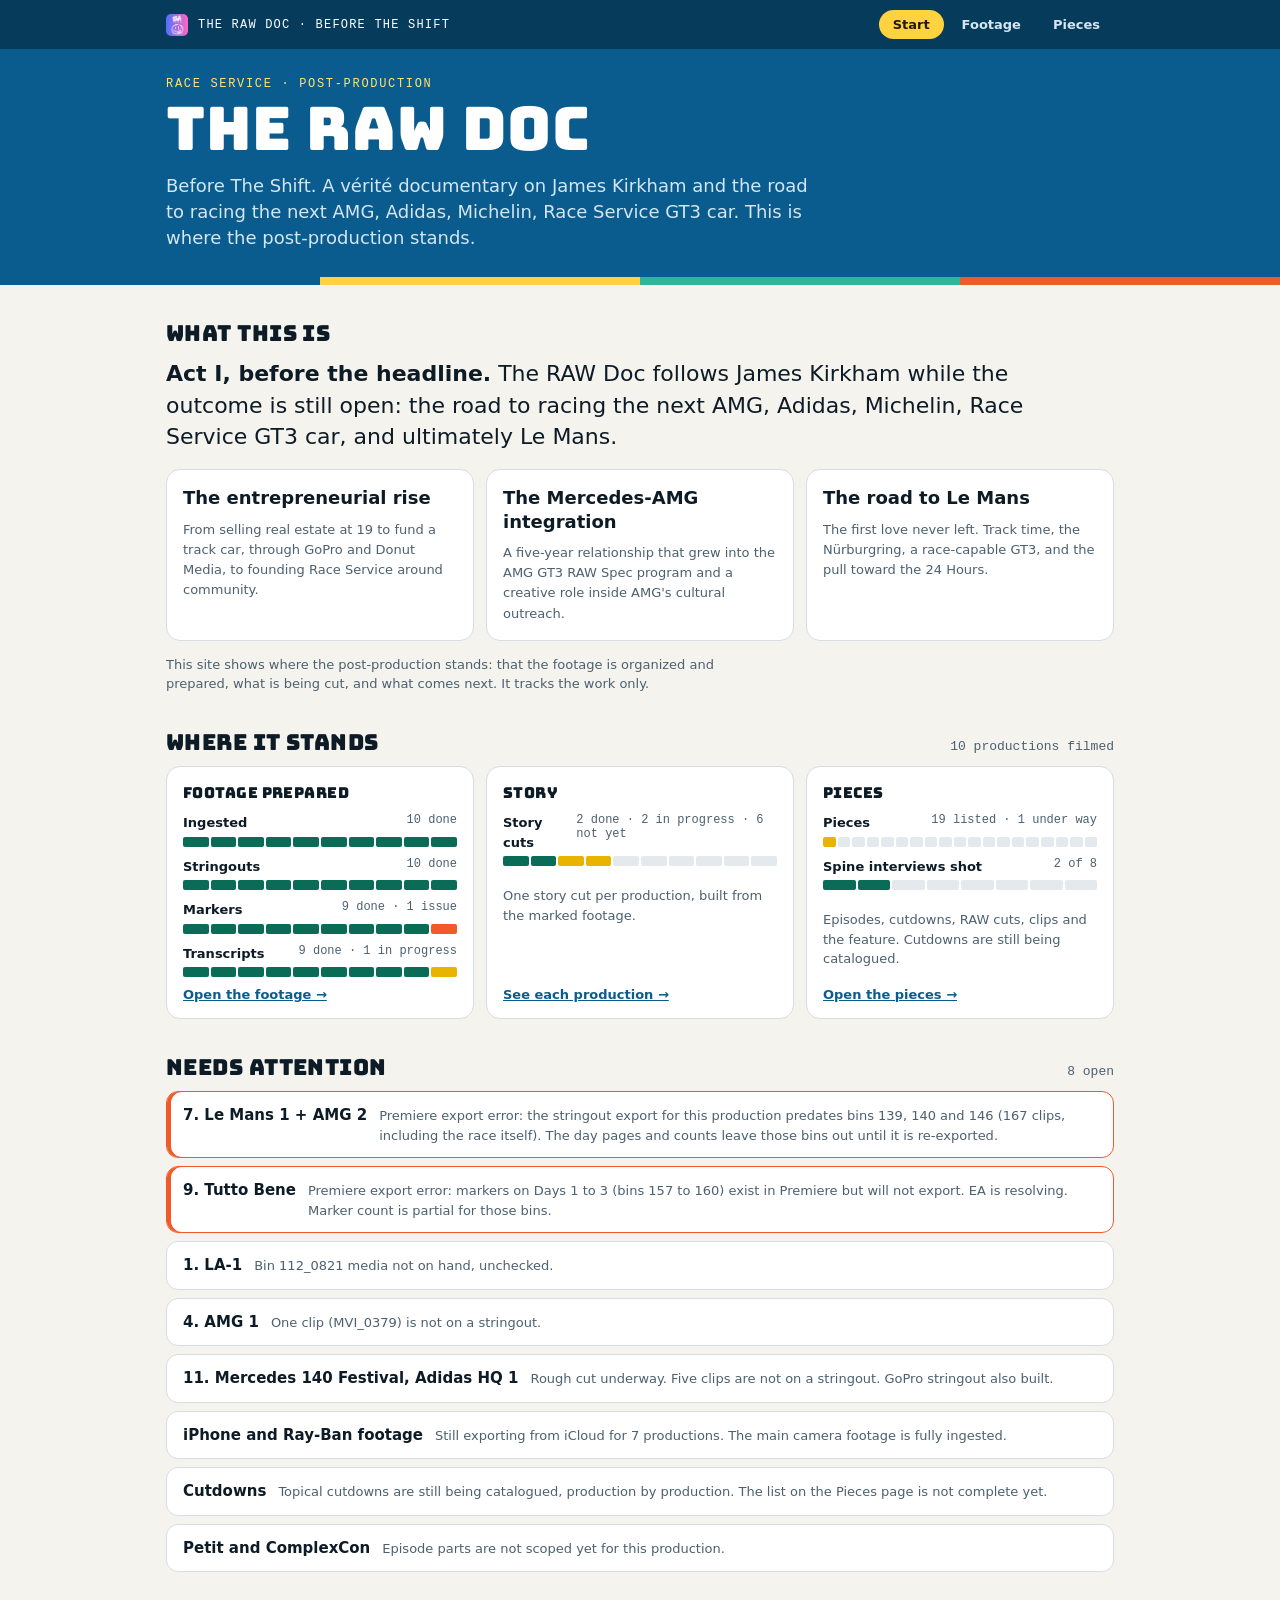
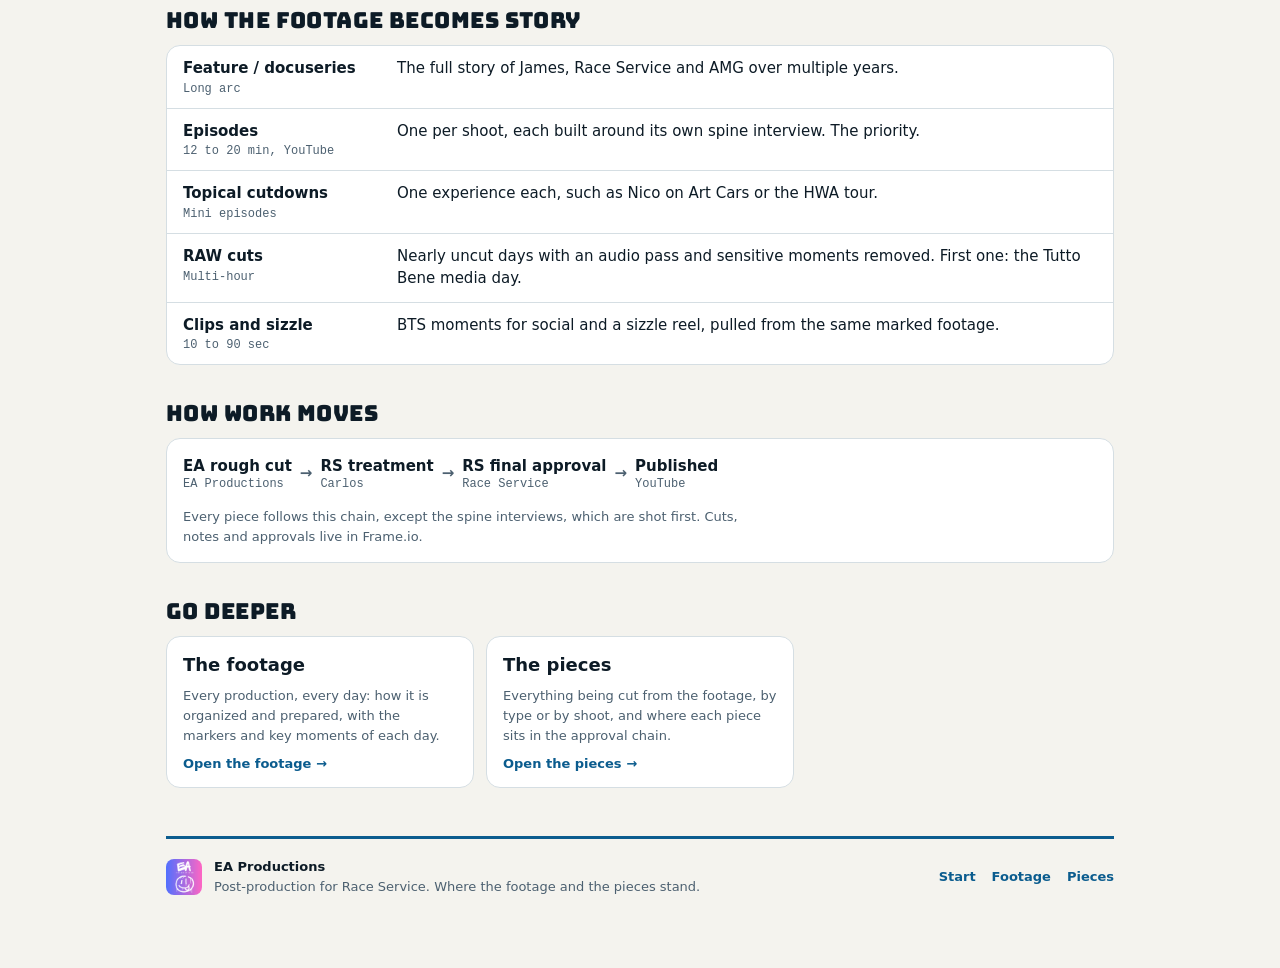
==== commit 24c0872f: "Rebuild the board as a three-page site with day-by-day footage Start, Footage and Pieces pages. Ever" ====
--- a/index.html
+++ b/index.html
@@ -3,59 +3,30 @@
 <head>
 <meta charset="utf-8">
 <meta name="viewport" content="width=device-width, initial-scale=1">
-<title>RAW Doc Pipeline · EA Productions</title>
-<meta name="description" content="Before The Shift / RAW Doc: every shoot, every piece cut from it, and where each one stands.">
+<title>Start · The RAW Doc: Before The Shift</title>
 <meta name="robots" content="noindex, nofollow">
-<link rel="preconnect" href="https://fonts.googleapis.com">
-<link rel="preconnect" href="https://fonts.gstatic.com" crossorigin>
-<link href="https://fonts.googleapis.com/css2?family=Fraunces:opsz,wght@9..144,400;9..144,600;9..144,700&family=Archivo:wght@400;500;600;700&family=IBM+Plex+Mono:wght@400;500&display=swap" rel="stylesheet">
 <link rel="icon" href="assets/ea-productions.png">
-<link rel="stylesheet" href="styles.css">
+<link rel="stylesheet" href="site.css">
 </head>
 <body>
+<header class="topbar"><div class="topbar-in">
+<a class="brand" href="index.html"><img src="assets/ea-productions.png" alt="" width="22" height="22">The RAW Doc · Before The Shift</a>
+<nav class="nav" aria-label="Pages"><a href="index.html" aria-current="page">Start</a><a href="footage.html">Footage</a><a href="pieces.html">Pieces</a></nav>
+</div></header>
+<div class="hero"><div class="hero-in">
+<p class="eyebrow">Race Service · Post-production</p>
+<h1>The RAW Doc</h1>
+<p class="sub">Before The Shift. A vérité documentary on James Kirkham and the road to racing the next AMG, Adidas, Michelin, Race Service GT3 car. This is where the post-production stands.</p>
+</div></div>
+<div class="stripe"></div>
 <div class="wrap">
-  <header class="page">
-    <div class="eyebrow-row"><div class="eyebrow">RACE SERVICE · BEFORE THE SHIFT</div><div class="maker"><img src="assets/ea-productions.png" alt="" width="20" height="20">EA Productions</div></div>
-    <h1>RAW Doc Pipeline</h1>
-    <p class="sub">Every shoot, every piece cut from it, and where each one stands, from ingest through RS approval to published.</p>
-    <div class="stats" id="stats"></div>
-  </header>
-
-  <nav class="tabs" id="tabs" role="tablist" aria-label="Board">
-    <button class="tab" data-tab="shoots" role="tab" aria-selected="false">Shoots</button>
-    <button class="tab is-active" data-tab="pieces" role="tab" aria-selected="true">Pieces</button>
-  </nav>
-
-  <div class="controls" id="piece-controls">
-    <div class="seg" id="group-seg" role="tablist" aria-label="Group by">
-      <button class="seg-btn" data-group="shoot" role="tab" aria-selected="false">By shoot</button>
-      <button class="seg-btn is-active" data-group="type" role="tab" aria-selected="true">By type</button>
-    </div>
-    <div class="filter-row"><span class="filter-label">Filter</span><div class="filters" id="filters"></div></div>
-  </div>
-
-  <div class="legend" id="legend-pieces">
-    <span class="legend-chain">Every piece: EA rough → RS treatment → RS approval → Published. YouTube cuts also need a spine (Carlos · FX3 · James).</span>
-  </div>
-  <div class="legend" id="legend-shoots" hidden>
-    <span class="legend-key">Key</span>
-    <span><i class="dot st-done"></i>Done</span>
-    <span><i class="dot st-prog"></i>In progress</span>
-    <span><i class="dot st-none"></i>Not started</span>
-    <span><i class="dot st-issue"></i>Issue</span>
-  </div>
-
-  <main class="board" id="board"></main>
-
-  <footer class="page-footer">
-    <div class="footer-maker"><img src="assets/ea-productions.png" alt="EA Productions" width="36" height="36"><div><b>EA Productions</b><span>Post-production for Race Service · Before The Shift. Organized and marked for the immediate deliverables and the long arc.</span></div></div><span class="footer-note">Cuts, notes and approvals live in Frame.io.</span>
-  </footer>
+<main id="view"></main>
+<footer class="page-footer">
+<div class="footer-maker"><img src="assets/ea-productions.png" alt="EA Productions" width="36" height="36"><div><b>EA Productions</b><span>Post-production for Race Service. Where the footage and the pieces stand.</span></div></div>
+<nav class="footer-nav" aria-label="Pages"><a href="index.html">Start</a><a href="footage.html">Footage</a><a href="pieces.html">Pieces</a></nav>
+</footer>
 </div>
-
-<dialog id="card-dialog">
-  <div class="dialog-inner" id="dialog-inner"></div>
-</dialog>
-
-<script src="app.js"></script>
+<script src="common.js"></script>
+<script src="start.js"></script>
 </body>
 </html>
--- a/site.css
+++ b/site.css
@@ -0,0 +1,250 @@
+/* RAW Doc · EA Productions for Race Service
+   One stylesheet for Start, Footage and Pieces.
+   Look: Race Service blue, white block lettering, livery colors for status.
+   Type scale (px): 12 labels · 13 secondary · 15 body · 18 lead/card titles · 22 section titles · hero clamp(34..60).
+   Families: Bungee (display, titles only) · Archivo (text) · IBM Plex Mono (numbers, codes, small labels).
+   Original styling only. No Race Service logo or wordmark is reproduced. */
+@font-face{ font-family:"Bungee"; font-style:normal; font-weight:400; font-display:swap; src:url("assets/fonts/bungee-latin-400-normal.woff2") format("woff2"); }
+
+:root{
+  --rs-blue:#0B5C8E; --rs-deep:#073B5C;
+  --bg:#F4F3EE; --card:#FFFFFF; --sunk:#E8EEF1;
+  --ink:#0D1B26; --soft:#4C6070; --line:#D5DEE3;
+  --accent:#0B5C8E;
+  --done-fg:#0A6B57; --done-bg:#CDEFE3;
+  --prog-fg:#6E5000; --prog-bg:#FFE27A;
+  --none-fg:#4E6171; --none-bg:#E3E9ED;
+  --issue-fg:#A32A12; --issue-bg:#FFD6C8;
+  --yellow:#FFD23F; --orange:#F05A28; --teal:#2FB59A;
+  --ty-youtube:#B5502F; --ty-cutdown:#8A5A16; --ty-clip:#2E5A8A; --ty-sizzle:#2E6B3E; --ty-feature:#6A3E8A; --ty-raw:#2D6E73; --ty-spine:#9C3F52;
+  --display:"Bungee","Archivo Black",Impact,"Archivo",sans-serif;
+  --body:"Archivo",system-ui,sans-serif;
+  --mono:"IBM Plex Mono",ui-monospace,monospace;
+  --r:14px;
+}
+@media (prefers-color-scheme: dark){
+  :root{
+    --bg:#08161F; --card:#0F2431; --sunk:#0B1D29;
+    --ink:#EAF2F6; --soft:#9DB2C0; --line:#1E3748;
+    --accent:#6DB8E8;
+    --done-fg:#8FE0C4; --done-bg:#12372F;
+    --prog-fg:#FFE27A; --prog-bg:#3B3208;
+    --none-fg:#93A8B6; --none-bg:#16303F;
+    --issue-fg:#FFA68E; --issue-bg:#3F1B12;
+    --ty-youtube:#E0835F; --ty-cutdown:#D9A54E; --ty-clip:#7FA8D9; --ty-sizzle:#7CC08E; --ty-feature:#B391D6; --ty-raw:#6FB8BD; --ty-spine:#E38FA3;
+  }
+}
+
+*{ box-sizing:border-box; }
+html,body{ margin:0; padding:0; }
+body{ background:var(--bg); color:var(--ink); font:400 15px/1.5 var(--body); -webkit-font-smoothing:antialiased; }
+[hidden]{ display:none !important; }
+a{ color:var(--accent); }
+.wrap{ max-width:980px; margin:0 auto; padding:0 16px 72px; }
+.mono{ font-family:var(--mono); }
+
+/* ---- top bar ---- */
+.topbar{ background:var(--rs-deep); color:#fff; position:sticky; top:0; z-index:20; }
+.topbar-in{ max-width:980px; margin:0 auto; padding:10px 16px; display:flex; align-items:center; justify-content:space-between; gap:12px 24px; flex-wrap:wrap; }
+.brand{ display:flex; align-items:center; gap:10px; color:#fff; text-decoration:none; font:500 12px var(--mono); letter-spacing:.1em; text-transform:uppercase; }
+.brand img{ border-radius:5px; display:block; }
+.nav{ display:flex; gap:4px; }
+.nav a{ color:#D4E6F2; text-decoration:none; font:700 13px var(--body); padding:7px 14px; border-radius:999px; }
+.nav a:hover{ background:rgba(255,255,255,.12); color:#fff; }
+.nav a[aria-current="page"]{ background:var(--yellow); color:#241A00; }
+
+/* ---- hero ---- */
+.hero{ background:var(--rs-blue); color:#fff; }
+.hero-in{ max-width:980px; margin:0 auto; padding:28px 16px 26px; }
+.eyebrow{ font:500 12px var(--mono); letter-spacing:.14em; text-transform:uppercase; color:#FFE27A; margin:0 0 8px; }
+h1{ font:400 clamp(34px,7vw,60px)/1 var(--display); text-transform:uppercase; letter-spacing:.01em; margin:0 0 14px; }
+.hero .sub{ color:#D4E6F2; font-size:18px; line-height:1.45; max-width:58ch; margin:0; }
+.stats{ display:flex; flex-wrap:wrap; gap:6px 22px; margin-top:20px; padding-top:14px; border-top:1px solid rgba(255,255,255,.28); font:400 13px var(--mono); color:#CFE3F0; }
+.stats b{ font-weight:600; font-size:18px; color:#fff; }
+.stripe{ height:8px; background:linear-gradient(90deg,#0B5C8E 0 25%,var(--yellow) 25% 50%,var(--teal) 50% 75%,var(--orange) 75% 100%); }
+
+/* ---- structure ---- */
+.crumbs{ margin:20px 0 4px; font:500 13px var(--mono); color:var(--soft); display:flex; gap:8px; align-items:center; flex-wrap:wrap; }
+.crumbs a{ font-weight:600; text-decoration:none; } .crumbs a:hover{ text-decoration:underline; } .crumbs i{ font-style:normal; opacity:.5; }
+.sec{ margin-top:36px; }
+.sec-head{ display:flex; align-items:baseline; justify-content:space-between; flex-wrap:wrap; gap:4px 16px; margin-bottom:10px; }
+h2{ font:400 clamp(18px,3vw,22px)/1.2 var(--display); text-transform:uppercase; letter-spacing:.02em; margin:0; }
+h2 .count{ font:400 13px var(--mono); color:var(--soft); margin-left:8px; letter-spacing:0; }
+h3{ font:700 18px/1.3 var(--body); margin:0; }
+.sec-meta{ font:400 13px var(--mono); color:var(--soft); }
+.note{ font-size:13px; color:var(--soft); line-height:1.5; max-width:70ch; margin:0 0 12px; }
+.lede{ font:500 clamp(18px,2.6vw,22px)/1.45 var(--body); max-width:62ch; margin:0; }
+.num{ font:500 12px var(--mono); background:var(--rs-blue); color:#fff; border-radius:5px; padding:2px 7px; margin-right:8px; vertical-align:middle; }
+@media (prefers-color-scheme: dark){ .num{ background:#164B6E; } }
+.tag-draft{ display:inline-block; font:500 12px var(--mono); letter-spacing:.04em; background:#FFE27A; color:#4A3600; padding:3px 10px; border-radius:999px; margin-top:12px; }
+
+/* ---- status pills ---- */
+.pill{ display:inline-block; font:700 12px var(--body); padding:4px 11px; border-radius:999px; white-space:nowrap; }
+.st-done{ color:var(--done-fg); background:var(--done-bg); }
+.st-prog{ color:var(--prog-fg); background:var(--prog-bg); }
+.st-none{ color:var(--none-fg); background:var(--none-bg); }
+.st-issue{ color:var(--issue-fg); background:var(--issue-bg); }
+
+/* ---- cards ---- */
+.grid{ display:grid; grid-template-columns:repeat(auto-fill,minmax(280px,1fr)); gap:12px; }
+.card{ background:var(--card); border:1px solid var(--line); border-radius:var(--r); padding:16px; display:flex; flex-direction:column; gap:10px; color:inherit; text-decoration:none; text-align:left; font:inherit; }
+a.card:hover,button.card:hover{ border-color:var(--rs-blue); box-shadow:0 0 0 2px rgba(11,92,142,.18); }
+.card-top{ display:flex; justify-content:space-between; align-items:flex-start; gap:12px; }
+.card-title{ font:700 15px/1.35 var(--body); }
+.meta{ font:400 12px/1.45 var(--mono); color:var(--soft); }
+.go{ font:700 13px var(--body); color:var(--accent); margin-top:auto; }
+.summary{ font-size:13px; line-height:1.55; color:var(--soft); margin:0; }
+
+/* ---- matrix (productions x steps) ---- */
+.mx{ background:var(--card); border:1px solid var(--line); border-radius:var(--r); overflow:hidden; }
+.mx-head,.mx-row{ display:grid; grid-template-columns:minmax(220px,1.7fr) repeat(5,minmax(92px,1fr)) 96px; align-items:center; gap:0 8px; padding:0 16px; }
+.mx-head{ background:var(--rs-deep); color:#fff; padding-top:12px; padding-bottom:12px; align-items:start; }
+.mx-h b{ display:block; font:400 12px var(--display); letter-spacing:.04em; text-transform:uppercase; }
+.mx-h span{ display:block; font:400 12px/1.35 var(--mono); color:#B7D2E4; margin-top:4px; }
+.mx-row{ padding-top:14px; padding-bottom:14px; border-top:1px solid var(--line); color:inherit; text-decoration:none; }
+.mx-row:first-of-type{ border-top:none; }
+a.mx-row:hover{ background:var(--sunk); }
+.mx-row.has-issue{ box-shadow:inset 4px 0 0 var(--orange); }
+.mx-title{ font:700 15px/1.3 var(--body); }
+.mx-sub{ font:400 12px/1.5 var(--mono); color:var(--soft); margin-top:3px; }
+.mx-c{ display:flex; }
+.mx-go{ font:700 13px var(--body); color:var(--soft); text-align:right; } a.mx-row .mx-go{ color:var(--accent); }
+.mx-flag{ grid-column:1 / -1; font-size:13px; line-height:1.45; color:var(--soft); margin-top:8px; }
+.mx-flag.is-issue{ color:var(--issue-fg); background:var(--issue-bg); padding:8px 12px; border-radius:8px; font-weight:500; }
+.mx-one .mx-row{ border-top:none; }
+@media (max-width:860px){
+  .mx-head{ display:none; }
+  .mx-row{ grid-template-columns:repeat(3,minmax(0,1fr)); gap:8px; padding:14px; }
+  .mx-row > *{ min-width:0; }
+  .mx-name,.mx-go,.mx-flag{ grid-column:1 / -1; }
+  .mx-go{ text-align:left; }
+  .mx-sub,.mx-flag,.mx-title{ overflow-wrap:anywhere; }
+  .mx-c{ flex-direction:column; gap:4px; }
+  .mx-c .pill{ width:100%; white-space:normal; border-radius:10px; }
+  .mx-c .pill::before{ content:attr(data-label); display:block; font:500 12px var(--mono); text-transform:uppercase; letter-spacing:.04em; opacity:.85; }
+}
+.defs{ margin:0; padding:8px 16px 16px; display:grid; gap:10px; background:var(--card); border:1px solid var(--line); border-top:none; border-radius:0 0 var(--r) var(--r); }
+.defs dt{ font-weight:700; font-size:13px; } .defs dd{ margin:2px 0 0; font-size:13px; color:var(--soft); line-height:1.5; }
+
+/* ---- disclosure ---- */
+details.more summary{ cursor:pointer; list-style:none; display:flex; flex-wrap:wrap; justify-content:space-between; gap:4px 16px; padding:14px 16px; background:var(--card); border:1px solid var(--line); border-radius:var(--r); font-weight:700; font-size:15px; }
+details.more summary::-webkit-details-marker{ display:none; }
+details.more summary span{ font:400 12px var(--mono); color:var(--soft); }
+details.more summary:hover{ border-color:var(--rs-blue); }
+details.more[open] summary{ border-bottom-left-radius:0; border-bottom-right-radius:0; border-bottom:none; }
+details.more[open] .list{ border-top-left-radius:0; border-top-right-radius:0; }
+
+/* ---- lists ---- */
+.list{ list-style:none; margin:0; padding:0; background:var(--card); border:1px solid var(--line); border-radius:var(--r); overflow:hidden; }
+.list > li{ border-top:1px solid var(--line); } .list > li:first-child{ border-top:none; }
+.km{ display:grid; grid-template-columns:34px 1fr; gap:12px; padding:14px 16px; align-items:start; }
+.km-n{ width:22px; height:22px; border-radius:50%; background:var(--yellow); color:#241A00; font:700 12px var(--mono); display:flex; align-items:center; justify-content:center; box-shadow:0 0 0 2px var(--rs-deep); margin-top:1px; }
+.km-label{ font-weight:700; font-size:15px; line-height:1.4; }
+.mom{ display:grid; grid-template-columns:120px 1fr; gap:2px 14px; padding:10px 16px; font-size:15px; line-height:1.4; }
+.mom-at{ grid-row:span 2; font:500 12px var(--mono); color:var(--soft); padding-top:3px; }
+.mom-name{ font-weight:700; } .mom-note{ color:var(--soft); font-size:13px; }
+.mom-texture .mom-name{ font-weight:500; color:var(--soft); }
+.mom-sync .mom-at{ color:var(--issue-fg); }
+@media (max-width:560px){ .mom{ grid-template-columns:1fr; } .mom-at{ grid-row:auto; } }
+
+/* ---- day stats + timeline ---- */
+.dstats{ display:flex; flex-wrap:wrap; gap:10px; }
+.dstat{ background:var(--card); border:1px solid var(--line); border-radius:12px; padding:10px 16px; min-width:112px; }
+.dstat b{ display:block; font:400 22px var(--display); color:var(--accent); } .dstat span{ font:400 12px var(--mono); color:var(--soft); }
+.tl-bar{ position:relative; height:26px; background:var(--sunk); border:1px solid var(--line); border-radius:8px; overflow:hidden; }
+.tl-compact .tl-bar{ height:16px; border-radius:6px; }
+.tk{ position:absolute; top:4px; bottom:4px; width:2px; margin-left:-1px; background:var(--rs-blue); opacity:.75; border-radius:1px; }
+.tk-texture{ background:var(--soft); opacity:.35; top:9px; bottom:9px; }
+.tk-sync{ background:var(--orange); opacity:1; }
+.tl-compact .tk{ top:3px; bottom:3px; } .tl-compact .tk-texture{ top:5px; bottom:5px; }
+.tl-pins{ position:relative; height:46px; }
+.pin{ position:absolute; width:22px; height:22px; margin-left:-11px; border-radius:50%; background:var(--yellow); color:#241A00; font:700 12px var(--mono); display:flex; align-items:center; justify-content:center; bottom:0; box-shadow:0 0 0 2px var(--rs-deep); }
+.pin.lvl1{ bottom:24px; }
+.tl-scale{ display:flex; justify-content:space-between; font:400 12px var(--mono); color:var(--soft); margin-top:6px; }
+.daynav{ display:flex; justify-content:space-between; margin-top:28px; }
+.btn{ display:inline-block; text-decoration:none; background:var(--card); border:1px solid var(--line); border-radius:999px; color:var(--ink); font:700 13px var(--body); padding:8px 18px; }
+.btn:hover{ border-color:var(--rs-blue); }
+
+/* ---- start page ---- */
+.meters{ display:grid; grid-template-columns:repeat(auto-fit,minmax(260px,1fr)); gap:12px; }
+.meter-card h3{ font:400 15px var(--display); text-transform:uppercase; letter-spacing:.03em; }
+.meter{ display:grid; gap:4px; }
+.meter-top{ display:flex; justify-content:space-between; gap:12px; font-size:13px; }
+.meter-top b{ font-weight:700; } .meter-top span{ font:400 12px var(--mono); color:var(--soft); }
+.bar{ display:flex; gap:2px; height:10px; }
+.bar i{ flex:1; background:var(--none-bg); border-radius:2px; display:block; }
+.bar i.d{ background:var(--done-fg); } .bar i.p{ background:#E8B400; } .bar i.x{ background:var(--orange); }
+.attn{ list-style:none; margin:0; padding:0; display:grid; gap:8px; }
+.attn li{ display:grid; grid-template-columns:auto 1fr; gap:4px 12px; align-items:baseline; background:var(--card); border:1px solid var(--line); border-radius:12px; padding:12px 16px; }
+.attn li.is-issue{ border-color:var(--orange); box-shadow:inset 4px 0 0 var(--orange); }
+.attn b{ font-weight:700; } .attn span{ color:var(--soft); font-size:13px; grid-column:2; }
+.flow{ display:grid; grid-template-columns:repeat(4,1fr); gap:10px; counter-reset:f; }
+.flow > a, .flow > div{ background:var(--card); border:1px solid var(--line); border-radius:var(--r); padding:14px 16px; text-decoration:none; color:inherit; position:relative; display:flex; flex-direction:column; gap:6px; }
+.flow > a:hover{ border-color:var(--rs-blue); }
+.flow .step{ font:400 12px var(--mono); color:var(--soft); }
+.flow h3{ font:400 15px var(--display); text-transform:uppercase; }
+.flow p{ margin:0; font-size:13px; color:var(--soft); line-height:1.5; }
+@media (max-width:760px){ .flow{ grid-template-columns:1fr 1fr; } }
+@media (max-width:480px){ .flow{ grid-template-columns:1fr; } }
+.tiers{ display:flex; flex-direction:column; }
+.tier{ display:grid; grid-template-columns:200px 1fr; gap:14px; padding:12px 16px; font-size:15px; line-height:1.45; }
+.tier-name{ font-weight:700; } .tier-name small{ display:block; font:400 12px var(--mono); color:var(--soft); margin-top:2px; }
+@media (max-width:560px){ .tier{ grid-template-columns:1fr; gap:4px; } }
+.pathway{ display:flex; flex-wrap:wrap; align-items:center; gap:8px; font-weight:700; }
+.pathway span.arrow{ color:var(--soft); }
+.pathway .who{ font:400 12px var(--mono); color:var(--soft); display:block; font-weight:400; }
+
+/* ---- pieces board ---- */
+.controls{ display:flex; align-items:center; justify-content:space-between; flex-wrap:wrap; gap:12px; margin:20px 0 10px; }
+.seg{ display:inline-flex; background:var(--card); border:1px solid var(--line); border-radius:999px; padding:3px; }
+.seg button{ font:700 13px var(--body); border:none; background:transparent; color:var(--soft); padding:8px 18px; border-radius:999px; cursor:pointer; }
+.seg button:hover{ color:var(--ink); }
+.seg button.is-active{ background:var(--rs-blue); color:#fff; }
+.filter-row{ display:flex; align-items:center; gap:10px; flex-wrap:wrap; }
+.filter-label{ font:500 12px var(--mono); text-transform:uppercase; letter-spacing:.06em; color:var(--soft); }
+.filters{ display:flex; gap:8px; flex-wrap:wrap; }
+.chip{ font:700 13px var(--body); cursor:pointer; color:var(--c); background:var(--card); border:1.5px solid color-mix(in srgb, var(--c) 45%, transparent); padding:6px 14px; border-radius:999px; display:inline-flex; align-items:center; gap:6px; }
+.chip:hover{ border-color:var(--c); background:color-mix(in srgb, var(--c) 12%, var(--card)); }
+.chip.is-active{ background:var(--c); border-color:var(--c); color:var(--card); }
+.legend{ font:400 12px var(--mono); color:var(--soft); margin:0 0 18px; }
+.group{ margin-top:30px; }
+.group-head{ display:flex; align-items:baseline; justify-content:space-between; flex-wrap:wrap; gap:4px 12px; margin-bottom:10px; }
+.piece-card{ border-top:3px solid var(--c); cursor:pointer; gap:8px; }
+.card-head{ display:flex; justify-content:space-between; align-items:center; gap:8px; }
+.type-tag{ font:700 12px var(--body); text-transform:uppercase; letter-spacing:.06em; color:var(--c); }
+.spec{ font:500 12px var(--mono); color:var(--soft); }
+.piece-card .card-title{ font-size:15px; }
+.facts{ margin:4px 0 0; padding:10px 0 0; border-top:1px solid var(--line); display:flex; flex-direction:column; gap:6px; }
+.fact{ display:grid; grid-template-columns:72px 1fr; align-items:center; gap:8px; font-size:13px; }
+.fact dt{ font:500 12px var(--mono); text-transform:uppercase; letter-spacing:.04em; color:var(--soft); }
+.fact dd{ margin:0; display:flex; align-items:center; gap:7px; font-weight:700; }
+.dot{ width:9px; height:9px; border-radius:50%; flex:0 0 auto; background:currentColor; display:inline-block; }
+.dot.st-done{ color:var(--done-fg); background:var(--done-fg); } .dot.st-prog{ color:#E8B400; background:#E8B400; } .dot.st-none{ color:var(--none-fg); background:var(--none-fg); } .dot.st-issue{ color:var(--orange); background:var(--orange); }
+.chain{ display:flex; gap:3px; margin-left:auto; width:72px; }
+.chain .cs{ flex:1; height:5px; border-radius:3px; background:var(--none-bg); display:block; }
+.chain .cs.is-done{ background:var(--done-fg); } .chain .cs.is-current{ background:#E8B400; }
+.card-notes{ font-size:13px; color:var(--soft); line-height:1.5; }
+.banner{ background:var(--prog-bg); color:var(--prog-fg); border-radius:12px; padding:12px 16px; font-size:13px; font-weight:500; margin-top:20px; }
+
+dialog#card-dialog{ border:none; border-radius:16px; padding:0; width:min(520px,92vw); background:var(--card); color:var(--ink); }
+dialog#card-dialog::backdrop{ background:rgba(7,23,34,.55); }
+.dialog-inner{ padding:24px; }
+.dialog-inner h2{ margin:6px 0 4px; font-size:22px; }
+.dialog-crumb{ font:400 12px var(--mono); color:var(--soft); }
+.dialog-close{ float:right; border:none; background:transparent; font-size:22px; line-height:1; cursor:pointer; color:var(--soft); }
+.dialog-field{ margin-top:14px; font-size:15px; line-height:1.45; }
+.dialog-label{ font:500 12px var(--mono); text-transform:uppercase; letter-spacing:.06em; color:var(--soft); margin-bottom:4px; }
+.dialog-desc{ font-size:13px; color:var(--soft); margin:8px 0 0; line-height:1.5; }
+.chain-list{ list-style:none; padding:0; margin:0; display:flex; flex-wrap:wrap; gap:6px; }
+.chain-list li{ font:700 12px var(--body); padding:5px 10px; border-radius:8px; }
+.dialog-link{ font-weight:700; text-decoration:none; display:inline-block; margin-top:6px; } .dialog-link:hover{ text-decoration:underline; }
+.dialog-link-btn{ font:700 13px var(--body); color:var(--accent); background:none; border:none; padding:0; margin-left:4px; cursor:pointer; }
+.dialog-link-btn:hover{ text-decoration:underline; }
+
+/* ---- footer ---- */
+.page-footer{ margin-top:48px; padding-top:18px; border-top:3px solid var(--rs-blue); display:flex; flex-wrap:wrap; justify-content:space-between; align-items:center; gap:14px; font-size:13px; color:var(--soft); }
+.footer-maker{ display:flex; align-items:center; gap:12px; max-width:560px; }
+.footer-maker img{ border-radius:8px; display:block; }
+.footer-maker b{ display:block; color:var(--ink); font-size:13px; }
+.footer-nav{ display:flex; gap:16px; flex-wrap:wrap; } .footer-nav a{ font-weight:700; text-decoration:none; }
+.grid .card .summary{display:-webkit-box;-webkit-line-clamp:6;-webkit-box-orient:vertical;overflow:hidden}
